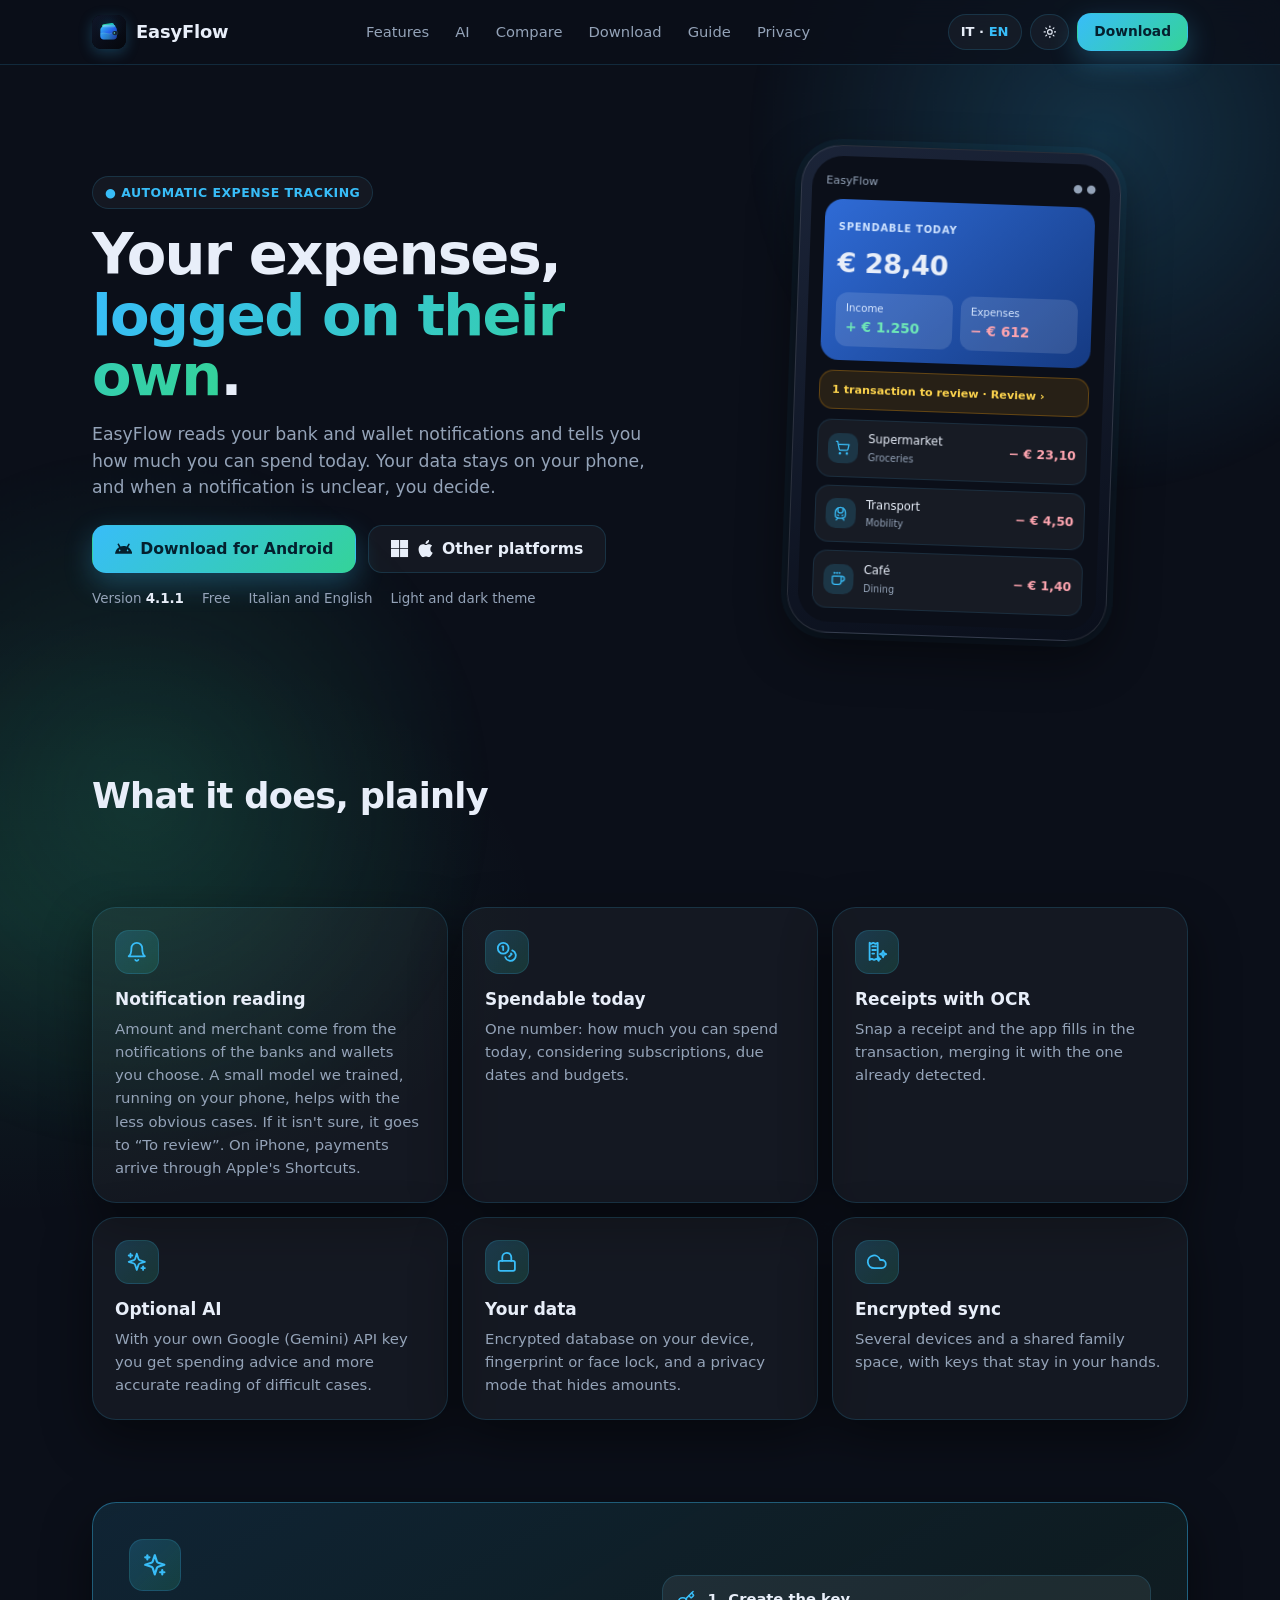
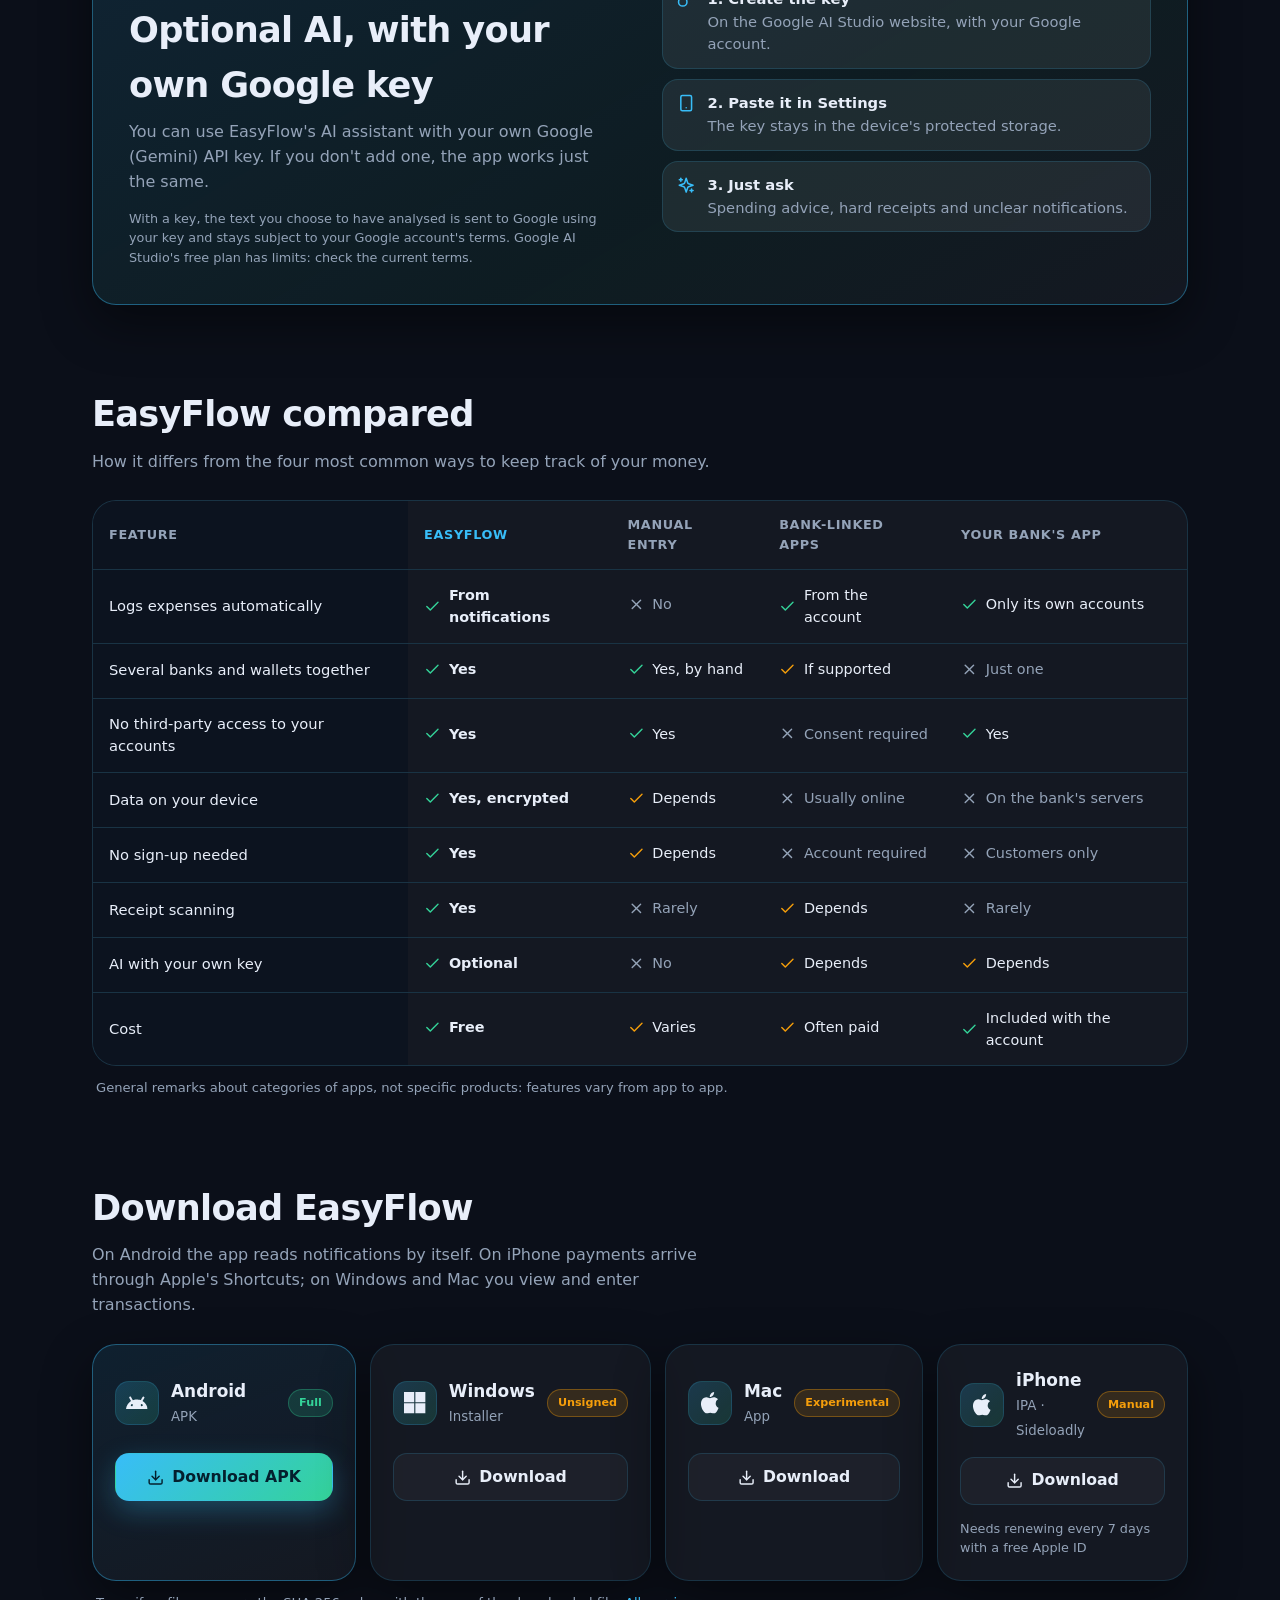
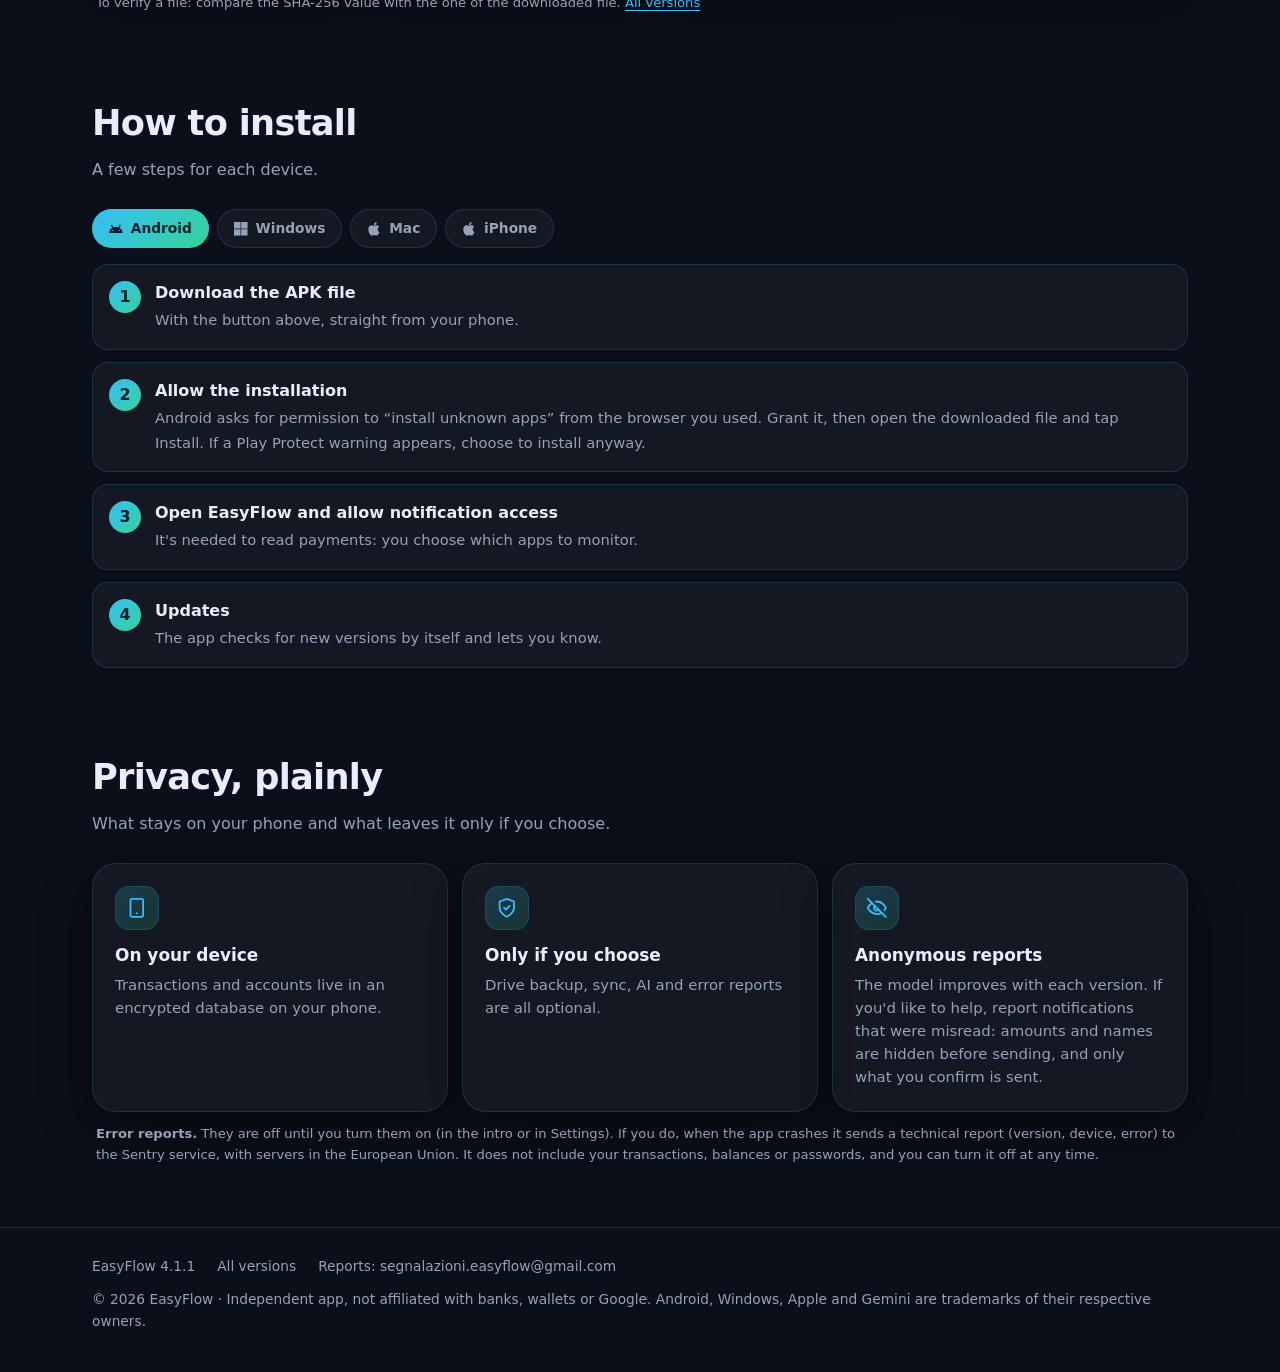
==== index.html @ 37341c1b "Sito EasyFlow" ====
<!doctype html>
<html lang="it">
<head>
<meta charset="utf-8">
<meta name="viewport" content="width=device-width, initial-scale=1">
<title data-i18n="meta.title">EasyFlow – Le tue spese, registrate da sole</title>
<meta name="description" content="EasyFlow legge le notifiche di banca e wallet, registra le spese e ti dice quanto puoi spendere oggi. Dati sul tuo telefono, app gratuita per Android, Windows, Mac e iPhone." data-i18n-content="meta.desc">
<meta name="theme-color" content="#0b0f19">
<meta property="og:type" content="website">
<meta property="og:title" content="EasyFlow – Le tue spese, registrate da sole" data-i18n-content="meta.title">
<meta property="og:description" content="EasyFlow legge le notifiche di banca e wallet, registra le spese e ti dice quanto puoi spendere oggi. Dati sul tuo telefono, app gratuita per Android, Windows, Mac e iPhone." data-i18n-content="meta.desc">
<link rel="icon" type="image/svg+xml" href="assets/icon.svg">
<link rel="icon" type="image/png" sizes="512x512" href="assets/icon-512.png">
<link rel="apple-touch-icon" href="assets/icon-180.png">
<link rel="stylesheet" href="styles.css">
<script>
/* Tema e lingua si applicano subito, prima del disegno della pagina, per evitare lampi */
(function () {
  try {
    var t = localStorage.getItem('ef-theme');
    if (t === 'light' || t === 'dark') document.documentElement.setAttribute('data-theme', t);
    document.documentElement.classList.add('js');
  } catch (e) {}
})();
</script>
</head>
<body>
<svg width="0" height="0" style="position:absolute" aria-hidden="true" focusable="false"><defs><symbol id="ic-bell" viewBox="0 0 24 24" fill="none" stroke="currentColor" stroke-width="2" stroke-linecap="round" stroke-linejoin="round"><path d="M6 8a6 6 0 0 1 12 0c0 7 3 9 3 9H3s3-2 3-9" /> <path d="M10.3 21a1.94 1.94 0 0 0 3.4 0" /></symbol><symbol id="ic-coins" viewBox="0 0 24 24" fill="none" stroke="currentColor" stroke-width="2" stroke-linecap="round" stroke-linejoin="round"><circle cx="8" cy="8" r="6" /> <path d="M18.09 10.37A6 6 0 1 1 10.34 18" /> <path d="M7 6h1v4" /> <path d="m16.71 13.88.7.71-2.82 2.82" /></symbol><symbol id="ic-receipt" viewBox="0 0 24 24" fill="none" stroke="currentColor" stroke-width="2" stroke-linecap="round" stroke-linejoin="round"><path d="M4 2v19l2.5-1.2L9 21l2.5-1.2 1.5.7V2l-2.5 1.2L8 2 5.5 3.2 4 2Z" /> <path d="M7 6h4" /> <path d="M7 10h4" /> <path d="M7 14h2" /> <path d="m19 11 1 2.5 2.5 1-2.5 1-1 2.5-1-2.5-2.5-1 2.5-1 1-2.5Z" fill="currentColor" fill-opacity="0.28" /> <path d="m14 18 .6 1.4 1.4.6-1.4.6-.6 1.4-.6-1.4-1.4-.6 1.4-.6.6-1.4Z" fill="currentColor" fill-opacity="0.28" /></symbol><symbol id="ic-lock" viewBox="0 0 24 24" fill="none" stroke="currentColor" stroke-width="2" stroke-linecap="round" stroke-linejoin="round"><rect x="3" y="11" width="18" height="11" rx="2" ry="2" /> <path d="M7 11V7a5 5 0 0 1 10 0v4" /></symbol><symbol id="ic-cloud" viewBox="0 0 24 24" fill="none" stroke="currentColor" stroke-width="2" stroke-linecap="round" stroke-linejoin="round"><path d="M17.5 19H9a7 7 0 1 1 6.71-9h1.79a4.5 4.5 0 1 1 0 9Z" /></symbol><symbol id="ic-sparkles" viewBox="0 0 24 24" fill="none" stroke="currentColor" stroke-width="2" stroke-linecap="round" stroke-linejoin="round"><path d="m12 3-1.912 5.813a2 2 0 0 1-1.275 1.275L3 12l5.813 1.912a2 2 0 0 1 1.275 1.275L12 21l1.912-5.813a2 2 0 0 1 1.275-1.275L21 12l-5.813-1.912a2 2 0 0 1-1.275-1.275L12 3Z" /> <path d="M5 3v4" /> <path d="M19 17v4" /> <path d="M3 5h4" /> <path d="M17 19h4" /></symbol><symbol id="ic-key" viewBox="0 0 24 24" fill="none" stroke="currentColor" stroke-width="2" stroke-linecap="round" stroke-linejoin="round"><path d="m15.5 7.5 2.3 2.3a1 1 0 0 0 1.4 0l2.1-2.1a1 1 0 0 0 0-1.4L19 4" /> <path d="m21 2-9.6 9.6" /> <circle cx="7.5" cy="15.5" r="5.5" /></symbol><symbol id="ic-phone" viewBox="0 0 24 24" fill="none" stroke="currentColor" stroke-width="2" stroke-linecap="round" stroke-linejoin="round"><rect width="14" height="20" x="5" y="2" rx="2" ry="2" /> <path d="M12 18h.01" /></symbol><symbol id="ic-shield" viewBox="0 0 24 24" fill="none" stroke="currentColor" stroke-width="2" stroke-linecap="round" stroke-linejoin="round"><path d="M12 22s8-4 8-10V5l-8-3-8 3v7c0 6 8 10 8 10z" /> <polyline points="9 12 11 14 15 10" /></symbol><symbol id="ic-eyeoff" viewBox="0 0 24 24" fill="none" stroke="currentColor" stroke-width="2" stroke-linecap="round" stroke-linejoin="round"><path d="M9.88 9.88a3 3 0 1 0 4.24 4.24" /> <path d="M10.73 5.08A10.43 10.43 0 0 1 12 5c7 0 10 7 10 7a13.16 13.16 0 0 1-1.67 2.68" /> <path d="M6.61 6.61A13.526 13.526 0 0 0 2 12s3 7 10 7a9.74 9.74 0 0 0 5.39-1.61" /> <line x1="2" y1="2" x2="22" y2="22" /></symbol><symbol id="ic-download" viewBox="0 0 24 24" fill="none" stroke="currentColor" stroke-width="2" stroke-linecap="round" stroke-linejoin="round"><path d="M21 15v4a2 2 0 0 1-2 2H5a2 2 0 0 1-2-2v-4" /> <polyline points="7 10 12 15 17 10" /> <line x1="12" y1="15" x2="12" y2="3" /></symbol><symbol id="ic-sun" viewBox="0 0 24 24" fill="none" stroke="currentColor" stroke-width="2" stroke-linecap="round" stroke-linejoin="round"><circle cx="12" cy="12" r="4" /> <path d="M12 2v2" /> <path d="M12 20v2" /> <path d="m4.93 4.93 1.41 1.41" /> <path d="m17.66 17.66 1.41 1.41" /> <path d="M2 12h2" /> <path d="M20 12h2" /> <path d="m6.34 17.66-1.41 1.41" /> <path d="m19.07 4.93-1.41 1.41" /></symbol><symbol id="ic-check" viewBox="0 0 24 24" fill="none" stroke="currentColor" stroke-width="2" stroke-linecap="round" stroke-linejoin="round"><polyline points="20 6 9 17 4 12" /></symbol><symbol id="ic-close" viewBox="0 0 24 24" fill="none" stroke="currentColor" stroke-width="2" stroke-linecap="round" stroke-linejoin="round"><line x1="18" y1="6" x2="6" y2="18"></line> <line x1="6" y1="6" x2="18" y2="18"></line></symbol><symbol id="ic-moon" viewBox="0 0 24 24" fill="none" stroke="currentColor" stroke-width="2" stroke-linecap="round" stroke-linejoin="round"><path d="M12 3a6 6 0 0 0 9 9 9 9 0 1 1-9-9Z" /></symbol><symbol id="ic-fingerprint" viewBox="0 0 24 24" fill="none" stroke="currentColor" stroke-width="2" stroke-linecap="round" stroke-linejoin="round"><path d="M12 10a2 2 0 0 0-2 2c0 1.02-.1 2.51-.26 4" /> <path d="M14 13.12c0 2.38 0 6.38-1 8.88" /> <path d="M17.29 21.02c.12-.6.43-2.3.5-3.02" /> <path d="M2 12a10 10 0 0 1 18-6" /> <path d="M2 16h.01" /> <path d="M21.8 16c.2-2 .131-5.354 0-6" /> <path d="M5 19.5C5.5 18 6 15 6 12a6 6 0 0 1 .34-2" /> <path d="M8.65 22c.21-.66.45-1.32.57-2" /> <path d="M9 6.8a6 6 0 0 1 9 5.2v2" /></symbol><symbol id="ic-cart" viewBox="0 0 24 24" fill="none" stroke="currentColor" stroke-width="2" stroke-linecap="round" stroke-linejoin="round"><circle cx="8" cy="21" r="1"/><circle cx="19" cy="21" r="1"/><path d="M2.05 2.05h2l2.66 12.42a2 2 0 0 0 2 1.58h9.78a2 2 0 0 0 1.95-1.57l1.65-7.43H5.12"/></symbol><symbol id="ic-train" viewBox="0 0 24 24" fill="none" stroke="currentColor" stroke-width="2" stroke-linecap="round" stroke-linejoin="round"><path d="M8 3.1V7a4 4 0 0 0 8 0V3.1"/><path d="m9 15-1-1"/><path d="m15 15 1-1"/><path d="M9 19c-2.8 0-5-2.2-5-5v-4a8 8 0 0 1 16 0v4c0 2.8-2.2 5-5 5Z"/><path d="m8 19-2 3"/><path d="m16 19 2 3"/></symbol><symbol id="ic-coffee" viewBox="0 0 24 24" fill="none" stroke="currentColor" stroke-width="2" stroke-linecap="round" stroke-linejoin="round"><path d="M10 2v2"/><path d="M14 2v2"/><path d="M6 2v2"/><path d="M16 8a1 1 0 0 1 1 1v8a4 4 0 0 1-4 4H7a4 4 0 0 1-4-4V9a1 1 0 0 1 1-1h14a4 4 0 1 1 0 8h-1"/></symbol><symbol id="ic-apple" viewBox="0 0 24 24" fill="currentColor"><path d="M12.152 6.896c-.948 0-2.415-1.078-3.96-1.04-2.04.027-3.91 1.183-4.961 3.014-2.117 3.675-.546 9.103 1.519 12.09 1.013 1.454 2.208 3.09 3.792 3.039 1.52-.065 2.09-.987 3.935-.987 1.831 0 2.35.987 3.96.948 1.637-.026 2.676-1.48 3.676-2.948 1.156-1.688 1.636-3.325 1.662-3.415-.039-.013-3.182-1.221-3.22-4.857-.026-3.04 2.48-4.494 2.597-4.559-1.429-2.09-3.623-2.324-4.39-2.376-2-.156-3.675 1.09-4.61 1.09zM15.53 3.83c.843-1.012 1.4-2.427 1.245-3.83-1.207.052-2.662.805-3.532 1.818-.78.896-1.454 2.338-1.273 3.714 1.338.104 2.715-.688 3.559-1.701"/></symbol><symbol id="ic-android" viewBox="0 0 24 24" fill="currentColor"><path d="M18.4395 5.5586c-.675 1.1664-1.352 2.3318-2.0274 3.498-.0366-.0155-.0742-.0286-.1113-.043-1.8249-.6957-3.484-.8-4.42-.787-1.8551.0185-3.3544.4643-4.2597.8203-.084-.1494-1.7526-3.021-2.0215-3.4864a1.1451 1.1451 0 0 0-.1406-.1914c-.3312-.364-.9054-.4859-1.379-.203-.475.282-.7136.9361-.3886 1.5019 1.9466 3.3696-.0966-.2158 1.9473 3.3593.0172.031-.4946.2642-1.3926 1.0177C2.8987 12.176.452 14.772 0 18.9902h24c-.119-1.1108-.3686-2.099-.7461-3.0683-.7438-1.9118-1.8435-3.2928-2.7402-4.1836a12.1048 12.1048 0 0 0-2.1309-1.6875c.6594-1.122 1.312-2.2559 1.9649-3.3848.2077-.3615.1886-.7956-.0079-1.1191a1.1001 1.1001 0 0 0-.8515-.5332c-.5225-.0536-.9392.3128-1.0488.5449zm-.0391 8.461c.3944.5926.324 1.3306-.1563 1.6503-.4799.3197-1.188.0985-1.582-.4941-.3944-.5927-.324-1.3307.1563-1.6504.4727-.315 1.1812-.1086 1.582.4941zM7.207 13.5273c.4803.3197.5506 1.0577.1563 1.6504-.394.5926-1.1038.8138-1.584.4941-.48-.3197-.5503-1.0577-.1563-1.6504.4008-.6021 1.1087-.8106 1.584-.4941z"/></symbol><symbol id="ic-windows11" viewBox="0 0 24 24" fill="currentColor"><path d="M0,0H11.377V11.372H0ZM12.623,0H24V11.372H12.623ZM0,12.623H11.377V24H0Zm12.623,0H24V24H12.623"/></symbol></defs></svg>
<div class="orb o1" aria-hidden="true"></div><div class="orb o2" aria-hidden="true"></div>
<div class="progress" id="progress" aria-hidden="true"></div>
<a class="skip" href="#main" data-i18n="skip">Vai al contenuto</a>

<header class="nav">
  <div class="wrap">
    <a class="brand" href="#top"><img src="assets/icon.svg" alt="" width="34" height="34">EasyFlow</a>
    <nav class="links" data-i18n-aria="nav.sections" aria-label="Sezioni">
      <a href="#funzioni" data-i18n="nav.features">Funzioni</a><a href="#ai" data-i18n="nav.ai">AI</a><a href="#confronto" data-i18n="nav.compare">Confronto</a><a href="#download" data-i18n="nav.download">Download</a><a href="#guida" data-i18n="nav.guide">Guida</a><a href="#privacy" data-i18n="nav.privacy">Privacy</a>
    </nav>
    <div class="nav-tools">
      <button type="button" class="chip" id="lang-btn" data-i18n-aria="nav.lang" aria-label="Cambia lingua"><span id="lang-label">IT · EN</span></button>
      <button type="button" class="chip" id="theme-btn" data-i18n-aria="nav.theme" aria-label="Cambia tema"><svg class="ic" aria-hidden="true"><use href="#ic-moon"/></svg></button>
      <a class="btn btn-primary" href="#download" data-i18n="nav.get">Scarica</a>
    </div>
  </div>
</header>

<main id="main">
<div class="wrap" id="top">

  <div class="hero">
    <div>
      <span class="eyebrow" data-i18n="hero.eyebrow">● Spese in automatico</span>
      <h1 data-i18n-html="hero.h1">Le tue spese, <em>registrate da sole</em>.</h1>
      <p class="lead" data-i18n="hero.lead">EasyFlow legge le notifiche della tua banca e del tuo wallet e ti dice quanto puoi spendere oggi. I dati restano sul tuo telefono, e quando una notifica non è chiara decidi tu.</p>
      <div class="cta">
        <a class="btn btn-primary" id="hero-android" href="https://github.com/Gabbo88/easyflow-releases/releases/latest"><svg class="ic" aria-hidden="true"><use href="#ic-android"/></svg> <span data-i18n="hero.android">Scarica per Android</span></a>
        <a class="btn btn-ghost" href="#download"><svg class="ic" aria-hidden="true"><use href="#ic-windows11"/></svg> <svg class="ic" aria-hidden="true"><use href="#ic-apple"/></svg> <span data-i18n="hero.others">Altre piattaforme</span></a>
      </div>
      <div class="meta"><span><span data-i18n="hero.version">Versione</span> <b id="hero-version">4.1.1</b></span><span data-i18n="hero.free">Gratis</span><span data-i18n="hero.langs">Italiano e inglese</span><span data-i18n="hero.themes">Tema chiaro e scuro</span></div>
    </div>
    <div class="stage">
      <div class="phone" aria-hidden="true">
        <div class="screen">
          <div class="s-notif" aria-hidden="true"><svg class="ic"><use href="#ic-bell"/></svg><div><b data-i18n="phone.notif.t">Nuovo movimento rilevato</b><small data-i18n="phone.notif.d">Supermercato · € 23,10</small></div></div>
          <div class="s-top"><span>EasyFlow</span><span>● ●</span></div>
          <div class="s-card">
            <small data-i18n="phone.spendable">Spendibile oggi</small>
            <strong id="count-up" data-value="28.40">€ 28,40</strong>
            <div class="s-row">
              <div class="s-pill up"><span data-i18n="phone.income">Entrate</span><b>+ € 1.250</b></div>
              <div class="s-pill down"><span data-i18n="phone.expenses">Uscite</span><b>− € 612</b></div>
            </div>
          </div>
          <div class="s-review" data-i18n="phone.review">1 movimento da rivedere · Rivedi ›</div>
          <div class="s-list">
            <div class="s-item new"><div class="s-ico"><svg class="ic"><use href="#ic-cart"/></svg></div><span><span data-i18n="phone.groceries">Supermercato</span><br><small class="s-sub" data-i18n="phone.groceries.cat">Spesa</small></span><b>− € 23,10</b></div>
            <div class="s-item"><div class="s-ico"><svg class="ic"><use href="#ic-train"/></svg></div><span><span data-i18n="phone.transport">Trasporti</span><br><small class="s-sub" data-i18n="phone.transport.cat">Mobilità</small></span><b>− € 4,50</b></div>
            <div class="s-item"><div class="s-ico"><svg class="ic"><use href="#ic-coffee"/></svg></div><span><span data-i18n="phone.bar">Bar</span><br><small class="s-sub" data-i18n="phone.bar.cat">Ristoranti</small></span><b>− € 1,40</b></div>
          </div>
        </div>
      </div>
    </div>
  </div>

  <section id="funzioni">
    <h2 data-i18n="feat.h2">Quello che fa, senza giri di parole</h2>
    <p class="sub" data-i18n="feat.sub">Funzioni pensate per chi vuole tenere sotto controllo le spese senza inserire tutto a mano.</p>
    <div class="grid two three">
      <div class="card"><div class="ico"><svg class="ic" aria-hidden="true"><use href="#ic-bell"/></svg></div><h3 data-i18n="feat.notif.t">Lettura delle notifiche</h3><p data-i18n="feat.notif.d">Importo ed esercente arrivano dalle notifiche di banche e wallet che scegli tu. Un piccolo modello addestrato da noi, che gira sul telefono, aiuta a riconoscere i casi meno chiari. Se non è sicuro, finisce in “Da rivedere”. Su iPhone i pagamenti arrivano dai Comandi Rapidi di Apple.</p></div>
      <div class="card"><div class="ico"><svg class="ic" aria-hidden="true"><use href="#ic-coins"/></svg></div><h3 data-i18n="feat.spend.t">Spendibile oggi</h3><p data-i18n="feat.spend.d">Una cifra sola: quanto puoi spendere oggi tenendo conto di abbonamenti, scadenze e budget.</p></div>
      <div class="card"><div class="ico"><svg class="ic" aria-hidden="true"><use href="#ic-receipt"/></svg></div><h3 data-i18n="feat.ocr.t">Scontrini con OCR</h3><p data-i18n="feat.ocr.d">Fotografi lo scontrino e l'app compila il movimento, unendolo a quello già rilevato.</p></div>
      <div class="card"><div class="ico"><svg class="ic" aria-hidden="true"><use href="#ic-sparkles"/></svg></div><h3 data-i18n="feat.ai.t">AI facoltativa</h3><p data-i18n="feat.ai.d">Con la tua chiave API di Google (Gemini) ottieni consigli sulle spese e una lettura più precisa dei casi difficili.</p></div>
      <div class="card"><div class="ico"><svg class="ic" aria-hidden="true"><use href="#ic-lock"/></svg></div><h3 data-i18n="feat.data.t">Dati tuoi</h3><p data-i18n="feat.data.d">Database cifrato sul dispositivo, blocco con impronta o volto, modalità privacy che nasconde gli importi.</p></div>
      <div class="card"><div class="ico"><svg class="ic" aria-hidden="true"><use href="#ic-cloud"/></svg></div><h3 data-i18n="feat.sync.t">Sincronizzazione cifrata</h3><p data-i18n="feat.sync.d">Più dispositivi e spazio condiviso in famiglia, con chiavi che restano nelle tue mani.</p></div>
    </div>
  </section>

  <section id="ai">
    <div class="ai">
      <div>
        <div class="ico"><svg class="ic" aria-hidden="true"><use href="#ic-sparkles"/></svg></div>
        <h2 data-i18n="ai.h2">AI facoltativa, con la tua chiave Google</h2>
        <p class="sub" style="margin-bottom:0" data-i18n="ai.lead">Puoi usare l'assistente AI di EasyFlow con una tua chiave API di Google (Gemini). Se non la inserisci, l'app funziona lo stesso.</p>
        <p class="fine" data-i18n="ai.fine">Con la chiave, i testi che scegli di far analizzare vanno a Google con la tua chiave e restano soggetti alle condizioni del tuo account Google. Il piano gratuito di Google AI Studio ha dei limiti: controlla le condizioni attuali.</p>
      </div>
      <div class="ai-steps">
        <div class="ai-step"><svg class="ic" aria-hidden="true"><use href="#ic-key"/></svg><div><b data-i18n="ai.s1.t">1. Crea la chiave</b><span data-i18n="ai.s1.d">Nel sito di Google AI Studio, con il tuo account Google.</span></div></div>
        <div class="ai-step"><svg class="ic" aria-hidden="true"><use href="#ic-phone"/></svg><div><b data-i18n="ai.s2.t">2. Incollala nelle Impostazioni</b><span data-i18n="ai.s2.d">La chiave resta nell'archivio protetto del dispositivo.</span></div></div>
        <div class="ai-step"><svg class="ic" aria-hidden="true"><use href="#ic-sparkles"/></svg><div><b data-i18n="ai.s3.t">3. Chiedi, e basta</b><span data-i18n="ai.s3.d">Consigli sulle spese, scontrini difficili e notifiche poco chiare.</span></div></div>
      </div>
    </div>
  </section>

  <section id="confronto">
    <h2 data-i18n="cmp.h2">EasyFlow in confronto</h2>
    <p class="sub" data-i18n="cmp.sub">Come si differenzia dalle quattro strade più comuni per tenere i conti sotto controllo.</p>
    <div class="table-wrap" tabindex="0">
      <table>
        <thead><tr><th data-i18n="cmp.col.feature">Funzione</th><th class="us" data-i18n="cmp.col.us">EasyFlow</th><th data-i18n="cmp.col.manual">Inserimento manuale</th><th data-i18n="cmp.col.linked">App collegate alla banca</th><th data-i18n="cmp.col.bank">App della tua banca</th></tr></thead>
        <tbody>
          <tr><td data-i18n="cmp.r1">Registra le spese da solo</td><td class="us yes"><span class="cell"><svg class="ic" aria-hidden="true"><use href="#ic-check"/></svg> <span data-i18n="cmp.r1.us">Dalle notifiche</span></span></td><td class="no"><span class="cell"><svg class="ic" aria-hidden="true"><use href="#ic-close"/></svg> <span data-i18n="cmp.r1.manual">No</span></span></td><td class="yes"><span class="cell"><svg class="ic" aria-hidden="true"><use href="#ic-check"/></svg> <span data-i18n="cmp.r1.linked">Dal conto</span></span></td><td class="yes"><span class="cell"><svg class="ic" aria-hidden="true"><use href="#ic-check"/></svg> <span data-i18n="cmp.r1.bank">Solo i suoi conti</span></span></td></tr>
          <tr><td data-i18n="cmp.r2">Più banche e wallet insieme</td><td class="us yes"><span class="cell"><svg class="ic" aria-hidden="true"><use href="#ic-check"/></svg> <span data-i18n="cmp.r2.us">Sì</span></span></td><td class="yes"><span class="cell"><svg class="ic" aria-hidden="true"><use href="#ic-check"/></svg> <span data-i18n="cmp.r2.manual">Sì, a mano</span></span></td><td class="mid"><span class="cell"><svg class="ic" aria-hidden="true"><use href="#ic-check"/></svg> <span data-i18n="cmp.r2.linked">Se supportate</span></span></td><td class="no"><span class="cell"><svg class="ic" aria-hidden="true"><use href="#ic-close"/></svg> <span data-i18n="cmp.r2.bank">Solo una</span></span></td></tr>
          <tr><td data-i18n="cmp.r3">Non serve dare accesso ai conti a terzi</td><td class="us yes"><span class="cell"><svg class="ic" aria-hidden="true"><use href="#ic-check"/></svg> <span data-i18n="cmp.r3.us">Sì</span></span></td><td class="yes"><span class="cell"><svg class="ic" aria-hidden="true"><use href="#ic-check"/></svg> <span data-i18n="cmp.r3.manual">Sì</span></span></td><td class="no"><span class="cell"><svg class="ic" aria-hidden="true"><use href="#ic-close"/></svg> <span data-i18n="cmp.r3.linked">Serve il consenso</span></span></td><td class="yes"><span class="cell"><svg class="ic" aria-hidden="true"><use href="#ic-check"/></svg> <span data-i18n="cmp.r3.bank">Sì</span></span></td></tr>
          <tr><td data-i18n="cmp.r4">Dati sul tuo dispositivo</td><td class="us yes"><span class="cell"><svg class="ic" aria-hidden="true"><use href="#ic-check"/></svg> <span data-i18n="cmp.r4.us">Sì, cifrati</span></span></td><td class="mid"><span class="cell"><svg class="ic" aria-hidden="true"><use href="#ic-check"/></svg> <span data-i18n="cmp.r4.manual">Dipende</span></span></td><td class="no"><span class="cell"><svg class="ic" aria-hidden="true"><use href="#ic-close"/></svg> <span data-i18n="cmp.r4.linked">Di solito online</span></span></td><td class="no"><span class="cell"><svg class="ic" aria-hidden="true"><use href="#ic-close"/></svg> <span data-i18n="cmp.r4.bank">Sui server della banca</span></span></td></tr>
          <tr><td data-i18n="cmp.r5">Senza registrazione</td><td class="us yes"><span class="cell"><svg class="ic" aria-hidden="true"><use href="#ic-check"/></svg> <span data-i18n="cmp.r5.us">Sì</span></span></td><td class="mid"><span class="cell"><svg class="ic" aria-hidden="true"><use href="#ic-check"/></svg> <span data-i18n="cmp.r5.manual">Dipende</span></span></td><td class="no"><span class="cell"><svg class="ic" aria-hidden="true"><use href="#ic-close"/></svg> <span data-i18n="cmp.r5.linked">Account richiesto</span></span></td><td class="no"><span class="cell"><svg class="ic" aria-hidden="true"><use href="#ic-close"/></svg> <span data-i18n="cmp.r5.bank">Serve essere clienti</span></span></td></tr>
          <tr><td data-i18n="cmp.r6">Lettura degli scontrini</td><td class="us yes"><span class="cell"><svg class="ic" aria-hidden="true"><use href="#ic-check"/></svg> <span data-i18n="cmp.r6.us">Sì</span></span></td><td class="no"><span class="cell"><svg class="ic" aria-hidden="true"><use href="#ic-close"/></svg> <span data-i18n="cmp.r6.manual">Raramente</span></span></td><td class="mid"><span class="cell"><svg class="ic" aria-hidden="true"><use href="#ic-check"/></svg> <span data-i18n="cmp.r6.linked">Dipende</span></span></td><td class="no"><span class="cell"><svg class="ic" aria-hidden="true"><use href="#ic-close"/></svg> <span data-i18n="cmp.r6.bank">Raramente</span></span></td></tr>
          <tr><td data-i18n="cmp.r7">AI con la tua chiave</td><td class="us yes"><span class="cell"><svg class="ic" aria-hidden="true"><use href="#ic-check"/></svg> <span data-i18n="cmp.r7.us">Facoltativa</span></span></td><td class="no"><span class="cell"><svg class="ic" aria-hidden="true"><use href="#ic-close"/></svg> <span data-i18n="cmp.r7.manual">No</span></span></td><td class="mid"><span class="cell"><svg class="ic" aria-hidden="true"><use href="#ic-check"/></svg> <span data-i18n="cmp.r7.linked">Dipende</span></span></td><td class="mid"><span class="cell"><svg class="ic" aria-hidden="true"><use href="#ic-check"/></svg> <span data-i18n="cmp.r7.bank">Dipende</span></span></td></tr>
          <tr><td data-i18n="cmp.r8">Costo</td><td class="us yes"><span class="cell"><svg class="ic" aria-hidden="true"><use href="#ic-check"/></svg> <span data-i18n="cmp.r8.us">Gratis</span></span></td><td class="mid"><span class="cell"><svg class="ic" aria-hidden="true"><use href="#ic-check"/></svg> <span data-i18n="cmp.r8.manual">Varia</span></span></td><td class="mid"><span class="cell"><svg class="ic" aria-hidden="true"><use href="#ic-check"/></svg> <span data-i18n="cmp.r8.linked">Spesso a pagamento</span></span></td><td class="yes"><span class="cell"><svg class="ic" aria-hidden="true"><use href="#ic-check"/></svg> <span data-i18n="cmp.r8.bank">Incluso nel conto</span></span></td></tr>
        </tbody>
      </table>
    </div>
    <p class="note" data-i18n="cmp.note">Indicazioni generali sulle categorie di app, non su prodotti specifici: le funzioni cambiano da app ad app.</p>
  </section>

  <section id="download">
    <h2 data-i18n="dl.h2">Scarica EasyFlow</h2>
    <p class="sub" data-i18n="dl.sub">Su Android l'app legge le notifiche da sola. Su iPhone i pagamenti arrivano dai Comandi Rapidi di Apple; su Windows e Mac si consultano e si inseriscono i movimenti.</p>
    <div class="dl">
      <div class="card dl-card primary" data-platform="android">
        <div class="dl-head"><div class="ico logo"><svg class="ic" aria-hidden="true"><use href="#ic-android"/></svg></div><div><h3 style="margin:0" data-i18n="dl.android">Android</h3><small class="kind"><span data-i18n="dl.android.kind">APK</span><span class="size"></span></small></div><span class="badge" data-i18n="dl.badge.full">Completa</span></div>
        <a class="btn btn-primary dl-link" href="https://github.com/Gabbo88/easyflow-releases/releases/latest"><svg class="ic" aria-hidden="true"><use href="#ic-download"/></svg> <span data-i18n="dl.getapk">Scarica APK</span></a>
        <div class="sha"></div>
      </div>
      <div class="card dl-card" data-platform="windows">
        <div class="dl-head"><div class="ico logo"><svg class="ic" aria-hidden="true"><use href="#ic-windows11"/></svg></div><div><h3 style="margin:0" data-i18n="dl.windows">Windows</h3><small class="kind"><span data-i18n="dl.windows.kind">Installer</span><span class="size"></span></small></div><span class="badge warn" data-i18n="dl.badge.unsigned">Non firmata</span></div>
        <a class="btn btn-ghost dl-link" href="https://github.com/Gabbo88/easyflow-releases/releases/latest"><svg class="ic" aria-hidden="true"><use href="#ic-download"/></svg> <span data-i18n="dl.get">Scarica</span></a>
        <div class="sha"></div>
      </div>
      <div class="card dl-card" data-platform="mac">
        <div class="dl-head"><div class="ico logo"><svg class="ic" aria-hidden="true"><use href="#ic-apple"/></svg></div><div><h3 style="margin:0" data-i18n="dl.mac">Mac</h3><small class="kind"><span data-i18n="dl.mac.kind">App</span><span class="size"></span></small></div><span class="badge warn" data-i18n="dl.badge.exp">Sperimentale</span></div>
        <a class="btn btn-ghost dl-link" href="https://github.com/Gabbo88/easyflow-releases/releases/latest"><svg class="ic" aria-hidden="true"><use href="#ic-download"/></svg> <span data-i18n="dl.get">Scarica</span></a>
        <div class="sha"></div>
      </div>
      <div class="card dl-card" data-platform="ios">
        <div class="dl-head"><div class="ico logo"><svg class="ic" aria-hidden="true"><use href="#ic-apple"/></svg></div><div><h3 style="margin:0" data-i18n="dl.iphone">iPhone</h3><small class="kind"><span data-i18n="dl.iphone.kind">IPA · Sideloadly</span><span class="size"></span></small></div><span class="badge warn" data-i18n="dl.badge.manual">Manuale</span></div>
        <a class="btn btn-ghost dl-link" href="https://github.com/Gabbo88/easyflow-releases/releases/latest"><svg class="ic" aria-hidden="true"><use href="#ic-download"/></svg> <span data-i18n="dl.get">Scarica</span></a>
        <div class="sha plain" data-i18n="dl.renew">Da rinnovare ogni 7 giorni con un Apple ID gratuito</div>
      </div>
    </div>
    <p class="note"><span data-i18n="dl.verify">Per verificare il file: confronta il valore SHA-256 con quello del file scaricato.</span> <a class="text-link" id="all-releases" href="https://github.com/Gabbo88/easyflow-releases/releases" data-i18n="dl.allreleases">Tutte le versioni</a></p>
    <details class="notes" id="release-notes" hidden>
      <summary data-i18n="dl.notes">Novità di questa versione</summary>
      <div id="release-notes-body" class="md"></div>
    </details>
  </section>

  <section id="guida">
    <h2 data-i18n="gd.h2">Come si installa</h2>
    <p class="sub" data-i18n="gd.sub">Pochi passi per ogni dispositivo.</p>
    <div class="tabs" role="tablist" data-i18n-aria="gd.tabs" aria-label="Sistema operativo">
      <button type="button" class="tab on" role="tab" id="tab-android" aria-selected="true" aria-controls="panel-android" data-os="android"><svg class="ic" aria-hidden="true"><use href="#ic-android"/></svg> <span data-i18n="dl.android">Android</span></button>
      <button type="button" class="tab" role="tab" id="tab-windows" aria-selected="false" aria-controls="panel-windows" data-os="windows" tabindex="-1"><svg class="ic" aria-hidden="true"><use href="#ic-windows11"/></svg> <span data-i18n="dl.windows">Windows</span></button>
      <button type="button" class="tab" role="tab" id="tab-mac" aria-selected="false" aria-controls="panel-mac" data-os="mac" tabindex="-1"><svg class="ic" aria-hidden="true"><use href="#ic-apple"/></svg> <span data-i18n="dl.mac">Mac</span></button>
      <button type="button" class="tab" role="tab" id="tab-ios" aria-selected="false" aria-controls="panel-ios" data-os="ios" tabindex="-1"><svg class="ic" aria-hidden="true"><use href="#ic-apple"/></svg> <span data-i18n="dl.iphone">iPhone</span></button>
    </div>
    <div class="steps panel" role="tabpanel" id="panel-android" aria-labelledby="tab-android" data-os="android"><div class="step"><div><b data-i18n="gd.a1.t">Scarica il file APK</b><span data-i18n-html="gd.a1.d">Dal pulsante qui sopra, direttamente dal telefono.</span></div></div><div class="step"><div><b data-i18n="gd.a2.t">Consenti l'installazione</b><span data-i18n-html="gd.a2.d">Android chiede il permesso per “installare app sconosciute” dal browser che hai usato. Concedilo, poi apri il file scaricato e tocca Installa. Se compare un avviso di Play Protect, scegli di installare comunque.</span></div></div><div class="step"><div><b data-i18n="gd.a3.t">Apri EasyFlow e concedi l'accesso alle notifiche</b><span data-i18n-html="gd.a3.d">Serve per leggere i pagamenti: scegli tu quali app monitorare.</span></div></div><div class="step"><div><b data-i18n="gd.a4.t">Gli aggiornamenti</b><span data-i18n-html="gd.a4.d">L'app controlla da sola se c'è una versione nuova e te lo segnala.</span></div></div></div>
    <div class="steps panel" role="tabpanel" id="panel-windows" aria-labelledby="tab-windows" data-os="windows" hidden><div class="step"><div><b data-i18n="gd.w1.t">Scarica l'installer</b><span data-i18n-html="gd.w1.d">Un solo file, <code>EasyFlow-…-Windows-Setup.exe</code>, dal pulsante qui sopra. Contiene già tutto quello che serve: non devi installare altri programmi. Funziona su Windows 10 e 11 a 64 bit.</span></div></div><div class="step"><div><b data-i18n="gd.w2.t">Installa</b><span data-i18n-html="gd.w2.d">Apri il file e segui i passaggi: non servono permessi di amministratore. Se compare “Windows ha protetto il PC”, scegli “Ulteriori informazioni” e poi “Esegui comunque”: succede perché l'app non è ancora firmata.</span></div></div><div class="step"><div><b data-i18n="gd.w3.t">Apri EasyFlow</b><span data-i18n-html="gd.w3.d">La trovi nel menu Start, e sul desktop se hai scelto il collegamento. Per avere gli stessi movimenti del telefono attiva la sincronizzazione (Altro → Sincronizzazione e famiglia) oppure ripristina un backup.</span></div></div><div class="step"><div><b data-i18n="gd.w4.t">Cosa fa su Windows</b><span data-i18n-html="gd.w4.d">Consulti i movimenti, ne inserisci di nuovi e gestisci conti, obiettivi e patrimonio. La lettura automatica delle notifiche è solo su Android.</span></div></div><div class="step"><div><b data-i18n="gd.w5.t">Aggiornare o disinstallare</b><span data-i18n-html="gd.w5.d">Per aggiornare scarica la nuova versione e installala sopra quella vecchia: i tuoi dati restano. Per disinstallare: Impostazioni → App → EasyFlow.</span></div></div></div>
    <div class="steps panel" role="tabpanel" id="panel-mac" aria-labelledby="tab-mac" data-os="mac" hidden><div class="step"><div><b data-i18n="gd.m1.t">Scarica e sposta in Applicazioni</b><span data-i18n-html="gd.m1.d">Decomprimi il file scaricato e trascina l'app nella cartella Applicazioni.</span></div></div><div class="step"><div><b data-i18n="gd.m2.t">Primo avvio</b><span data-i18n-html="gd.m2.d">Se macOS blocca l'app perché non è notarizzata, fai clic destro sull'app → “Apri”, oppure vai in Impostazioni di Sistema → Privacy e sicurezza e scegli “Apri comunque”.</span></div></div><div class="step"><div><b data-i18n="gd.m3.t">Versione sperimentale</b><span data-i18n-html="gd.m3.d">Su Mac l'app serve a consultare e inserire i movimenti, come su Windows. Non è ancora stata provata come le altre.</span></div></div></div>
    <div class="steps panel" role="tabpanel" id="panel-ios" aria-labelledby="tab-ios" data-os="ios" hidden><div class="step"><div><b data-i18n="gd.i1.t">Prepara il computer</b><span data-i18n-html="gd.i1.d">Installa Sideloadly (sideloadly.io). Su Windows serve anche iTunes, nella versione scaricata dal sito di Apple.</span></div></div><div class="step"><div><b data-i18n="gd.i2.t">Collega l'iPhone e carica il file IPA</b><span data-i18n-html="gd.i2.d">Trascina il file .ipa in Sideloadly, inserisci un Apple ID (meglio uno creato solo per questo) e premi Start.</span></div></div><div class="step"><div><b data-i18n="gd.i3.t">Autorizza l'app sull'iPhone</b><span data-i18n-html="gd.i3.d">Impostazioni → Generali → VPN e gestione dispositivo: tocca il tuo Apple ID e scegli “Autorizza”. Su iOS 16 e successivi attiva anche Impostazioni → Privacy e sicurezza → Modalità sviluppatore.</span></div></div><div class="step"><div><b data-i18n="gd.i4.t">Registra i pagamenti con i Comandi Rapidi</b><span data-i18n-html="gd.i4.d">Su iPhone le notifiche delle altre app non si leggono direttamente: i pagamenti si passano a EasyFlow con l'app Comandi Rapidi di Apple. In EasyFlow, Altro → App monitorate, apri la guida per iPhone. In breve, crei un'automazione (per esempio su un pagamento con Apple Pay o su un SMS della banca) che apre EasyFlow con un link come <code>easyflow://pay?app=Satispay&amp;amount=5.00&amp;merchant=Bar</code> e il movimento viene registrato. Le automazioni disponibili dipendono dalla versione di iOS.</span></div></div><div class="step"><div><b data-i18n="gd.i5.t">Rinnovo ogni 7 giorni</b><span data-i18n-html="gd.i5.d">Con un Apple ID gratuito l'app scade dopo 7 giorni: riapri Sideloadly e reinstalla.</span></div></div></div>
  </section>

  <section id="privacy">
    <h2 data-i18n="pv.h2">Privacy, in chiaro</h2>
    <p class="sub" data-i18n="pv.sub">Quello che resta sul telefono e quello che esce solo se lo scegli tu.</p>
    <div class="privacy">
      <div class="card"><div class="ico"><svg class="ic" aria-hidden="true"><use href="#ic-phone"/></svg></div><h3 data-i18n="pv.dev.t">Sul dispositivo</h3><p data-i18n="pv.dev.d">Movimenti e conti stanno in un database cifrato sul tuo telefono.</p></div>
      <div class="card"><div class="ico"><svg class="ic" aria-hidden="true"><use href="#ic-shield"/></svg></div><h3 data-i18n="pv.opt.t">Solo se scegli</h3><p data-i18n="pv.opt.d">Backup su Drive, sincronizzazione, AI e rapporti di errore sono facoltativi.</p></div>
      <div class="card"><div class="ico"><svg class="ic" aria-hidden="true"><use href="#ic-eyeoff"/></svg></div><h3 data-i18n="pv.rep.t">Segnalazioni anonime</h3><p data-i18n="pv.rep.d">Il modello migliora di versione in versione. Se vuoi aiutarci, segnala le notifiche lette male: importi e nomi vengono nascosti prima dell'invio, e parte solo ciò che confermi tu.</p></div>
    </div>
    <p class="note" data-i18n-html="pv.errors"><b>Rapporti di errore.</b> Sono spenti finché non li attivi (nell'introduzione o in Impostazioni). Se li attivi, quando l'app si blocca invia un rapporto tecnico (versione, dispositivo, errore) al servizio Sentry, con server nell'Unione Europea. Non include i tuoi movimenti, i saldi o le password, e puoi disattivarli in qualsiasi momento.</p>
    
  </section>

</div>
</main>

<footer>
  <div class="wrap">
    <div class="row"><span><span data-i18n="ft.version">EasyFlow</span> <span id="ft-version">4.1.1</span></span><a href="https://github.com/Gabbo88/easyflow-releases/releases" data-i18n="ft.releases">Tutte le versioni</a><a href="mailto:segnalazioni.easyflow@gmail.com" data-i18n="ft.report">Segnalazioni: segnalazioni.easyflow@gmail.com</a></div>
    <div data-i18n="ft.legal">© 2026 EasyFlow · App indipendente, non affiliata a banche, wallet o a Google. Android, Windows, Apple e Gemini sono marchi dei rispettivi proprietari.</div>
  </div>
</footer>

<script src="app.js"></script>
</body>
</html>
---- styles.css ----
:root {
  --bg: #0b0f19;
  --bg-2: #0f1626;
  --surface: rgba(255, 255, 255, 0.04);
  --surface-strong: rgba(255, 255, 255, 0.07);
  --border: rgba(56, 189, 248, 0.16);
  --text: #e8eef9;
  --muted: #94a3b8;
  --accent: #38bdf8;
  --accent-2: #34d399;
  --accent-ink: #04202e;
  --shadow: 0 18px 50px rgba(0, 0, 0, 0.45);
  --radius: 24px;
  --radius-sm: 16px;
  --gutter: 20px;
}
:root[data-theme="light"] {
  --bg: #f4f8fd;
  --bg-2: #e9f1fa;
  --surface: rgba(255, 255, 255, 0.78);
  --surface-strong: #ffffff;
  --border: rgba(2, 132, 199, 0.22);
  --text: #0f172a;
  --muted: #475569;
  --accent: #0284c7;
  --accent-2: #059669;
  --accent-ink: #ffffff;
  --shadow: 0 14px 40px rgba(15, 23, 42, 0.12);
}
* { box-sizing: border-box; }
html { scroll-behavior: smooth; }
body {
  margin: 0;
  background: radial-gradient(1100px 600px at 80% -10%, rgba(56, 189, 248, 0.16), transparent 60%),
              radial-gradient(900px 500px at 0% 20%, rgba(52, 211, 153, 0.10), transparent 60%),
              var(--bg);
  color: var(--text);
  font-family: Roboto, "Segoe UI", system-ui, -apple-system, sans-serif;
  line-height: 1.55;
  -webkit-font-smoothing: antialiased;
}
:root[data-theme="light"] body {
  background: radial-gradient(1100px 600px at 80% -10%, rgba(2, 132, 199, 0.12), transparent 60%),
              radial-gradient(900px 500px at 0% 20%, rgba(5, 150, 105, 0.08), transparent 60%),
              var(--bg);
}
a { color: inherit; text-decoration: none; }
.wrap { width: 100%; max-width: 1160px; margin: 0 auto; padding: 0 var(--gutter); }

/* NAV */
.nav { position: sticky; top: 0; z-index: 10; backdrop-filter: blur(14px); background: color-mix(in srgb, var(--bg) 78%, transparent); border-bottom: 1px solid var(--border); }
.nav .wrap { display: flex; align-items: center; justify-content: space-between; height: 64px; gap: 12px; }
.brand { display: flex; align-items: center; gap: 10px; font-weight: 800; font-size: 1.12rem; letter-spacing: -0.01em; }
.brand img { width: 34px; height: 34px; border-radius: 10px; background: #0f172a; border: 1px solid var(--border); }
.links { display: none; gap: 26px; font-size: 0.92rem; color: var(--muted); font-weight: 500; }
.links a:hover { color: var(--text); }
.nav-tools { display: flex; align-items: center; gap: 8px; }
.chip { height: 36px; padding: 0 12px; border-radius: 999px; border: 1px solid var(--border); background: var(--surface); color: var(--text); font-weight: 600; font-size: 0.82rem; display: inline-flex; align-items: center; gap: 6px; }
.btn { display: inline-flex; align-items: center; justify-content: center; gap: 8px; height: 48px; padding: 0 22px; border-radius: 14px; font-weight: 700; font-size: 0.98rem; border: 1px solid transparent; cursor: pointer; }
.btn-primary { background: linear-gradient(135deg, var(--accent), var(--accent-2)); color: var(--accent-ink); box-shadow: 0 10px 28px rgba(56, 189, 248, 0.28); }
.btn-ghost { background: var(--surface); border-color: var(--border); color: var(--text); }
.nav .btn { height: 38px; padding: 0 16px; font-size: 0.86rem; display: none; }

/* HERO */
.hero { padding: 44px 0 28px; display: grid; gap: 36px; align-items: center; }
.eyebrow { display: inline-flex; align-items: center; gap: 8px; padding: 6px 12px; border-radius: 999px; border: 1px solid var(--border); background: var(--surface); color: var(--accent); font-weight: 700; font-size: 0.78rem; letter-spacing: 0.04em; text-transform: uppercase; }
h1 { font-size: clamp(2.1rem, 7vw, 3.6rem); line-height: 1.05; letter-spacing: -0.03em; margin: 16px 0 14px; font-weight: 800; }
h1 em { font-style: normal; background: linear-gradient(120deg, var(--accent), var(--accent-2)); -webkit-background-clip: text; background-clip: text; color: transparent; }
.lead { color: var(--muted); font-size: 1.08rem; max-width: 560px; margin: 0 0 24px; }
.cta { display: flex; flex-wrap: wrap; gap: 12px; }
.meta { margin-top: 16px; color: var(--muted); font-size: 0.84rem; display: flex; flex-wrap: wrap; gap: 6px 18px; }
.meta b { color: var(--text); font-weight: 700; }

/* PHONE */
.stage { display: flex; justify-content: center; }
.phone { width: 270px; border-radius: 40px; padding: 10px; background: linear-gradient(160deg, #1b2438, #0a0f1b); border: 1px solid rgba(255,255,255,0.12); box-shadow: var(--shadow), 0 0 0 6px rgba(56,189,248,0.05); }
.screen { border-radius: 31px; overflow: hidden; background: #0b0f19; padding: 16px 14px 14px; display: grid; gap: 10px; color: #e8eef9; }
.s-top { display: flex; justify-content: space-between; align-items: center; font-size: 0.7rem; color: #94a3b8; }
.s-card { border-radius: 18px; padding: 14px; background: linear-gradient(135deg, #2f6bd6, #153a82); }
.s-card small { color: #cfe3ff; font-size: 0.62rem; letter-spacing: 0.08em; text-transform: uppercase; font-weight: 700; }
.s-card strong { display: block; font-size: 1.7rem; letter-spacing: -0.02em; margin: 4px 0 8px; }
.s-row { display: flex; gap: 8px; }
.s-pill { flex: 1; border-radius: 12px; padding: 8px 10px; background: rgba(255,255,255,0.12); font-size: 0.64rem; color: #d7e7ff; }
.s-pill b { display: block; font-size: 0.86rem; color: #fff; }
.s-pill.up b { color: #6ee7b7; } .s-pill.down b { color: #fda4af; }
.s-list { display: grid; gap: 8px; }
.s-item { display: flex; align-items: center; gap: 10px; padding: 10px; border-radius: 14px; background: rgba(255,255,255,0.05); border: 1px solid rgba(56,189,248,0.12); font-size: 0.72rem; }
.s-ico { width: 30px; height: 30px; border-radius: 10px; background: rgba(56,189,248,0.16); display: grid; place-items: center; color: #38bdf8; font-size: 0.8rem; }
.s-item span { flex: 1; } .s-item b { color: #fda4af; font-size: 0.78rem; }
.s-review { border-radius: 14px; padding: 10px 12px; font-size: 0.7rem; background: rgba(245,158,11,0.12); border: 1px solid rgba(245,158,11,0.3); color: #fcd34d; font-weight: 600; }

/* SECTIONS */
section { padding: 52px 0 6px; }
h2 { font-size: clamp(1.55rem, 4.4vw, 2.2rem); letter-spacing: -0.02em; margin: 0 0 8px; font-weight: 800; }
.sub { color: var(--muted); margin: 0 0 26px; max-width: 640px; }
.grid { display: grid; gap: 14px; }
.card { background: var(--surface); border: 1px solid var(--border); border-radius: var(--radius); padding: 22px; box-shadow: var(--shadow); }
.card h3 { margin: 12px 0 6px; font-size: 1.06rem; }
.card p { margin: 0; color: var(--muted); font-size: 0.93rem; }
.ico { width: 44px; height: 44px; border-radius: 14px; display: grid; place-items: center; background: linear-gradient(135deg, rgba(56,189,248,0.2), rgba(52,211,153,0.16)); border: 1px solid var(--border); font-size: 1.2rem; }

/* TABLE */
.table-wrap { overflow-x: auto; border-radius: var(--radius); border: 1px solid var(--border); background: var(--surface); }
table { width: 100%; border-collapse: collapse; min-width: 560px; }
th, td { padding: 14px 16px; text-align: left; font-size: 0.92rem; border-bottom: 1px solid var(--border); }
th { color: var(--muted); font-weight: 600; font-size: 0.8rem; text-transform: uppercase; letter-spacing: 0.05em; }
th.us { color: var(--accent); }
td.us { font-weight: 700; }
tr:last-child td { border-bottom: 0; }
.ok { color: var(--accent-2); font-weight: 800; } .no { color: var(--muted); }

/* DOWNLOAD */
.dl { display: grid; gap: 14px; }
.dl-card { display: grid; gap: 14px; }
.dl-head { display: flex; align-items: center; gap: 12px; }
.dl-head .ico { flex-shrink: 0; }
.badge { margin-left: auto; font-size: 0.7rem; font-weight: 700; padding: 4px 10px; border-radius: 999px; background: rgba(52,211,153,0.16); color: var(--accent-2); border: 1px solid rgba(52,211,153,0.3); white-space: nowrap; }
.badge.warn { background: rgba(245,158,11,0.14); color: #f59e0b; border-color: rgba(245,158,11,0.35); }
.sha { font-family: ui-monospace, Consolas, monospace; font-size: 0.72rem; color: var(--muted); word-break: break-all; }
.dl-card.primary { border-color: rgba(56,189,248,0.4); background: linear-gradient(160deg, rgba(56,189,248,0.1), var(--surface)); }

/* GUIDE */
.steps { counter-reset: s; display: grid; gap: 12px; }
.step { display: flex; gap: 14px; padding: 16px; border-radius: var(--radius-sm); background: var(--surface); border: 1px solid var(--border); }
.step::before { counter-increment: s; content: counter(s); flex-shrink: 0; width: 32px; height: 32px; border-radius: 50%; display: grid; place-items: center; font-weight: 800; color: var(--accent-ink); background: linear-gradient(135deg, var(--accent), var(--accent-2)); }
.step b { display: block; margin-bottom: 2px; } .step span { color: var(--muted); font-size: 0.92rem; }
.tabs { display: flex; gap: 8px; flex-wrap: wrap; margin-bottom: 16px; }
.tab { padding: 8px 16px; border-radius: 999px; border: 1px solid var(--border); background: var(--surface); font-weight: 600; font-size: 0.86rem; color: var(--muted); }
.tab.on { background: linear-gradient(135deg, var(--accent), var(--accent-2)); color: var(--accent-ink); border-color: transparent; }

/* PRIVACY + FOOTER */
.privacy { display: grid; gap: 14px; }
footer { margin-top: 56px; padding: 28px 0 40px; border-top: 1px solid var(--border); color: var(--muted); font-size: 0.86rem; }
footer .wrap { display: grid; gap: 12px; }
footer .row { display: flex; flex-wrap: wrap; gap: 8px 22px; }

/* TABLET >= 720 */
@media (min-width: 720px) {
  :root { --gutter: 32px; }
  .links { display: flex; }
  .hero { padding: 64px 0 36px; }
  .grid.two, .grid.three { grid-template-columns: repeat(2, 1fr); }
  .dl { grid-template-columns: repeat(2, 1fr); }
  .privacy { grid-template-columns: repeat(2, 1fr); }
  .phone { width: 300px; }
}
/* DESKTOP >= 1100 */
@media (min-width: 1100px) {
  .nav .btn { display: inline-flex; }
  .hero { grid-template-columns: 1.1fr 0.9fr; padding: 84px 0 56px; gap: 56px; }
  .grid.three { grid-template-columns: repeat(3, 1fr); }
  .dl { grid-template-columns: 1.3fr 1fr 1fr 1fr; }
  .privacy { grid-template-columns: repeat(3, 1fr); }
  .phone { width: 320px; transform: rotate(2deg); }
  section { padding-top: 76px; }
}
@media (max-width: 400px) { .cta .btn { width: 100%; } }

/* ===== Aggiunte della bozza ===== */
.skip { position: absolute; left: -9999px; top: 8px; z-index: 100; background: var(--accent); color: var(--accent-ink); padding: 10px 16px; border-radius: 12px; font-weight: 700; }
.skip:focus { left: 8px; }
:focus-visible { outline: 3px solid var(--accent); outline-offset: 2px; border-radius: 10px; }
button { font: inherit; color: inherit; }
button.chip, button.tab { cursor: pointer; }
.chip b { color: var(--accent); }
[hidden] { display: none !important; }
.s-sub { color: #94a3b8; }

.ic { width: 1em; height: 1em; flex-shrink: 0; vertical-align: -0.14em; }
.ico { font-size: 1.35rem; color: var(--accent); }
.ico.logo { color: var(--text); }
.btn .ic { font-size: 1.1em; }
.chip .ic { font-size: 1.05em; }
.s-ico .ic { font-size: 0.95rem; }
.tab .ic { font-size: 1em; margin-right: 2px; }
.tab { display: inline-flex; align-items: center; gap: 6px; }

.cell { display: inline-flex; align-items: center; gap: 8px; }
.cell .ic { font-size: 1.05rem; }
.yes .ic { color: var(--accent-2); }
.mid .ic { color: #f59e0b; }
.no .ic { color: var(--muted); }
td.yes, td.mid, td.no { font-size: 0.9rem; }
.table-wrap table { min-width: 760px; }
th:first-child, td:first-child { position: sticky; left: 0; background: color-mix(in srgb, var(--bg) 92%, var(--accent) 3%); z-index: 1; }
.note { margin: 12px 4px 0; font-size: 0.82rem; color: var(--muted); }
.text-link { color: var(--accent); text-decoration: underline; text-underline-offset: 3px; }

.ai { display: grid; gap: 22px; align-items: center; padding: 26px; border-radius: var(--radius); border: 1px solid rgba(56,189,248,0.4); background: linear-gradient(150deg, rgba(56,189,248,0.12), rgba(52,211,153,0.07) 60%, var(--surface)); box-shadow: var(--shadow); }
.ai .ico { width: 52px; height: 52px; font-size: 1.6rem; }
.ai h2 { margin-top: 12px; }
.ai-steps { display: grid; gap: 10px; }
.ai-step { display: flex; gap: 12px; align-items: flex-start; padding: 12px 14px; border-radius: var(--radius-sm); background: var(--surface-strong); border: 1px solid var(--border); font-size: 0.92rem; }
.ai-step .ic { font-size: 1.15rem; color: var(--accent); margin-top: 2px; }
.ai-step b { display: block; }
.ai-step span { color: var(--muted); }
.fine { font-size: 0.8rem; color: var(--muted); margin: 14px 0 0; }

.kind { color: var(--muted); }
.btn.soon { opacity: 0.55; pointer-events: none; }
.dl-link { width: 100%; }
.notes { margin-top: 14px; border: 1px solid var(--border); border-radius: var(--radius-sm); background: var(--surface); padding: 12px 16px; }
.notes summary { cursor: pointer; font-weight: 700; }
.notes pre { white-space: pre-wrap; word-break: break-word; font: inherit; font-size: 0.88rem; color: var(--muted); margin: 10px 0 0; }

.panel { display: grid; gap: 12px; }
.step { align-items: flex-start; }
.step b { display: block; margin-bottom: 2px; }
.steps { counter-reset: s; }

/* telefono stretto: barra delle sezioni scorrevole sotto l'intestazione */
@media (max-width: 719px) {
  .nav .wrap { flex-wrap: wrap; height: auto; padding-top: 8px; padding-bottom: 8px; row-gap: 6px; }
  .links { display: flex; order: 3; width: 100%; overflow-x: auto; gap: 18px; padding: 2px 0 4px; white-space: nowrap; scrollbar-width: none; }
  .links::-webkit-scrollbar { display: none; }
  .nav .btn { display: none; }
}
@media (min-width: 720px) { .privacy { grid-template-columns: repeat(2, 1fr); } }
@media (min-width: 1100px) { .ai { grid-template-columns: 1fr 1fr; padding: 36px; gap: 44px; } .privacy { grid-template-columns: repeat(3, 1fr); } }
@media (prefers-reduced-motion: reduce) { html { scroll-behavior: auto; } * { transition: none !important; animation: none !important; } }

.sha.plain { font-family: inherit; font-size: 0.8rem; word-break: normal; overflow-wrap: anywhere; }

.step code { font-family: ui-monospace, Consolas, monospace; font-size: 0.82em; padding: 2px 6px; border-radius: 6px; background: var(--surface-strong); border: 1px solid var(--border); word-break: break-all; }

.brand img { background: none; border: 0; border-radius: 9px; box-shadow: 0 4px 14px rgba(56, 189, 248, 0.25); }

/* note di rilascio in Markdown */
.md { margin-top: 12px; font-size: 0.92rem; color: var(--muted); line-height: 1.6; overflow-wrap: anywhere; }
.md h4 { font-size: 1.05rem; color: var(--text); margin: 18px 0 6px; }
.md h5 { font-size: 0.98rem; color: var(--text); margin: 16px 0 4px; }
.md h4:first-child, .md h5:first-child { margin-top: 4px; }
.md p { margin: 6px 0; }
.md ul { margin: 6px 0 10px; padding-left: 20px; }
.md li { margin: 4px 0; }
.md strong { color: var(--text); font-weight: 700; }
.md code { font-family: ui-monospace, Consolas, monospace; font-size: 0.86em; padding: 1px 6px; border-radius: 6px; background: var(--surface-strong); border: 1px solid var(--border); }
.md a { color: var(--accent); text-decoration: underline; text-underline-offset: 3px; }

/* ===== Animazioni (solo transform e opacity) ===== */
main, footer { position: relative; z-index: 1; }

/* sfondo: due aloni che si spostano piano */
.orb { position: fixed; z-index: 0; width: 760px; height: 760px; border-radius: 50%; pointer-events: none; will-change: transform; }
.orb.o1 { top: -240px; right: -200px; background: radial-gradient(circle, rgba(56,189,248,0.20), transparent 66%); animation: drift1 26s ease-in-out infinite alternate; }
.orb.o2 { bottom: -280px; left: -240px; background: radial-gradient(circle, rgba(52,211,153,0.15), transparent 66%); animation: drift2 32s ease-in-out infinite alternate; }
:root[data-theme="light"] .orb.o1 { background: radial-gradient(circle, rgba(2,132,199,0.14), transparent 66%); }
:root[data-theme="light"] .orb.o2 { background: radial-gradient(circle, rgba(5,150,105,0.10), transparent 66%); }
@keyframes drift1 { from { transform: translate3d(0, 0, 0) scale(1); } to { transform: translate3d(-120px, 140px, 0) scale(1.15); } }
@keyframes drift2 { from { transform: translate3d(0, 0, 0) scale(1); } to { transform: translate3d(160px, -120px, 0) scale(1.1); } }

/* barra di avanzamento della pagina */
.progress { position: fixed; top: 0; left: 0; right: 0; height: 3px; z-index: 60; background: linear-gradient(90deg, var(--accent), var(--accent-2)); transform-origin: 0 50%; transform: scaleX(var(--p, 0)); pointer-events: none; }

/* ingresso dell'area in alto */
.hero > div:first-child > * { opacity: 0; animation: rise .7s cubic-bezier(.2,.7,.2,1) forwards; }
.hero > div:first-child > *:nth-child(1) { animation-delay: .05s; }
.hero > div:first-child > *:nth-child(2) { animation-delay: .15s; }
.hero > div:first-child > *:nth-child(3) { animation-delay: .27s; }
.hero > div:first-child > *:nth-child(4) { animation-delay: .38s; }
.hero > div:first-child > *:nth-child(5) { animation-delay: .5s; }
@keyframes rise { from { opacity: 0; transform: translateY(16px); } to { opacity: 1; transform: none; } }
.stage { opacity: 0; animation: rise .9s .25s cubic-bezier(.2,.7,.2,1) forwards; }

/* telefono che fluttua */
.phone { --rot: 0deg; transform: rotate(var(--rot)); animation: float 7s ease-in-out infinite; will-change: transform; }
@media (min-width: 1100px) { .phone { --rot: 2deg; } }
@keyframes float { 0%, 100% { transform: translateY(0) rotate(var(--rot)); } 50% { transform: translateY(-10px) rotate(var(--rot)); } }

/* mini demo: arriva la notifica, il movimento si accende */
.screen { position: relative; }
.s-notif { position: absolute; z-index: 3; top: 10px; left: 10px; right: 10px; display: flex; align-items: center; gap: 8px; padding: 8px 10px; border-radius: 14px; font-size: 0.64rem; line-height: 1.25; color: #e8eef9; background: rgba(30, 41, 59, 0.97); border: 1px solid rgba(56, 189, 248, 0.35); box-shadow: 0 8px 22px rgba(0, 0, 0, 0.45); opacity: 0; animation: notif 9s ease-in-out 1.2s infinite; }
.s-notif .ic { font-size: 0.95rem; color: #38bdf8; }
.s-notif b { display: block; font-size: 0.68rem; }
.s-notif small { color: #94a3b8; }
@keyframes notif {
  0%, 6% { opacity: 0; transform: translateY(-130%); }
  12%, 38% { opacity: 1; transform: translateY(0); }
  46%, 100% { opacity: 0; transform: translateY(-130%); }
}
.s-item.new { animation: newrow 9s ease-in-out 1.2s infinite; }
@keyframes newrow {
  0%, 42% { opacity: 0.2; transform: translateX(10px); box-shadow: none; }
  50% { opacity: 1; transform: none; box-shadow: 0 0 0 1px rgba(56, 189, 248, 0.7), 0 0 20px rgba(56, 189, 248, 0.38); }
  70%, 92% { opacity: 1; transform: none; box-shadow: 0 0 0 1px rgba(56, 189, 248, 0), 0 0 0 rgba(56, 189, 248, 0); }
  100% { opacity: 0.2; transform: translateX(10px); box-shadow: none; }
}

/* comparsa allo scorrimento */
.js .reveal { opacity: 0; transform: translateY(22px); transition: opacity .7s cubic-bezier(.2,.7,.2,1), transform .7s cubic-bezier(.2,.7,.2,1); transition-delay: calc(var(--d, 0) * 70ms); }
.js .reveal.in { opacity: 1; transform: none; }

/* schede e pulsanti */
.card, .step, .ai-step { transition: transform .25s ease, border-color .25s ease, box-shadow .25s ease; }
@media (hover: hover) and (pointer: fine) {
  .card:hover { transform: translateY(-5px); border-color: rgba(56, 189, 248, 0.5); box-shadow: var(--shadow), 0 0 0 1px rgba(56, 189, 248, 0.18); }
  .ai-step:hover, .step:hover { transform: translateX(4px); border-color: rgba(56, 189, 248, 0.45); }
  .btn { transition: transform .2s ease, box-shadow .2s ease, filter .2s ease; }
  .btn:hover:not(.soon) { transform: translateY(-2px); }
  .btn-primary:hover { box-shadow: 0 14px 34px rgba(56, 189, 248, 0.42); filter: saturate(1.1); }
}
.btn:active:not(.soon) { transform: scale(0.98); }
.dl-card.primary { animation: glow 4.5s ease-in-out infinite; }
@keyframes glow { 0%, 100% { box-shadow: var(--shadow), 0 0 0 rgba(56, 189, 248, 0); } 50% { box-shadow: var(--shadow), 0 0 34px rgba(56, 189, 248, 0.22); } }

/* guida: il pannello appare con una dissolvenza */
.panel:not([hidden]) { animation: fade .35s ease both; }
@keyframes fade { from { opacity: 0; transform: translateY(8px); } to { opacity: 1; transform: none; } }

/* chi preferisce meno movimento vede tutto fermo */
@media (prefers-reduced-motion: reduce) {
  .orb, .progress { display: none; }
  .hero > div:first-child > *, .stage { opacity: 1 !important; animation: none !important; }
  .js .reveal { opacity: 1; transform: none; transition: none; }
  .phone { animation: none; }
  .s-notif { display: none; }
  .s-item.new { animation: none; opacity: 1; }
  .dl-card.primary { animation: none; }
}
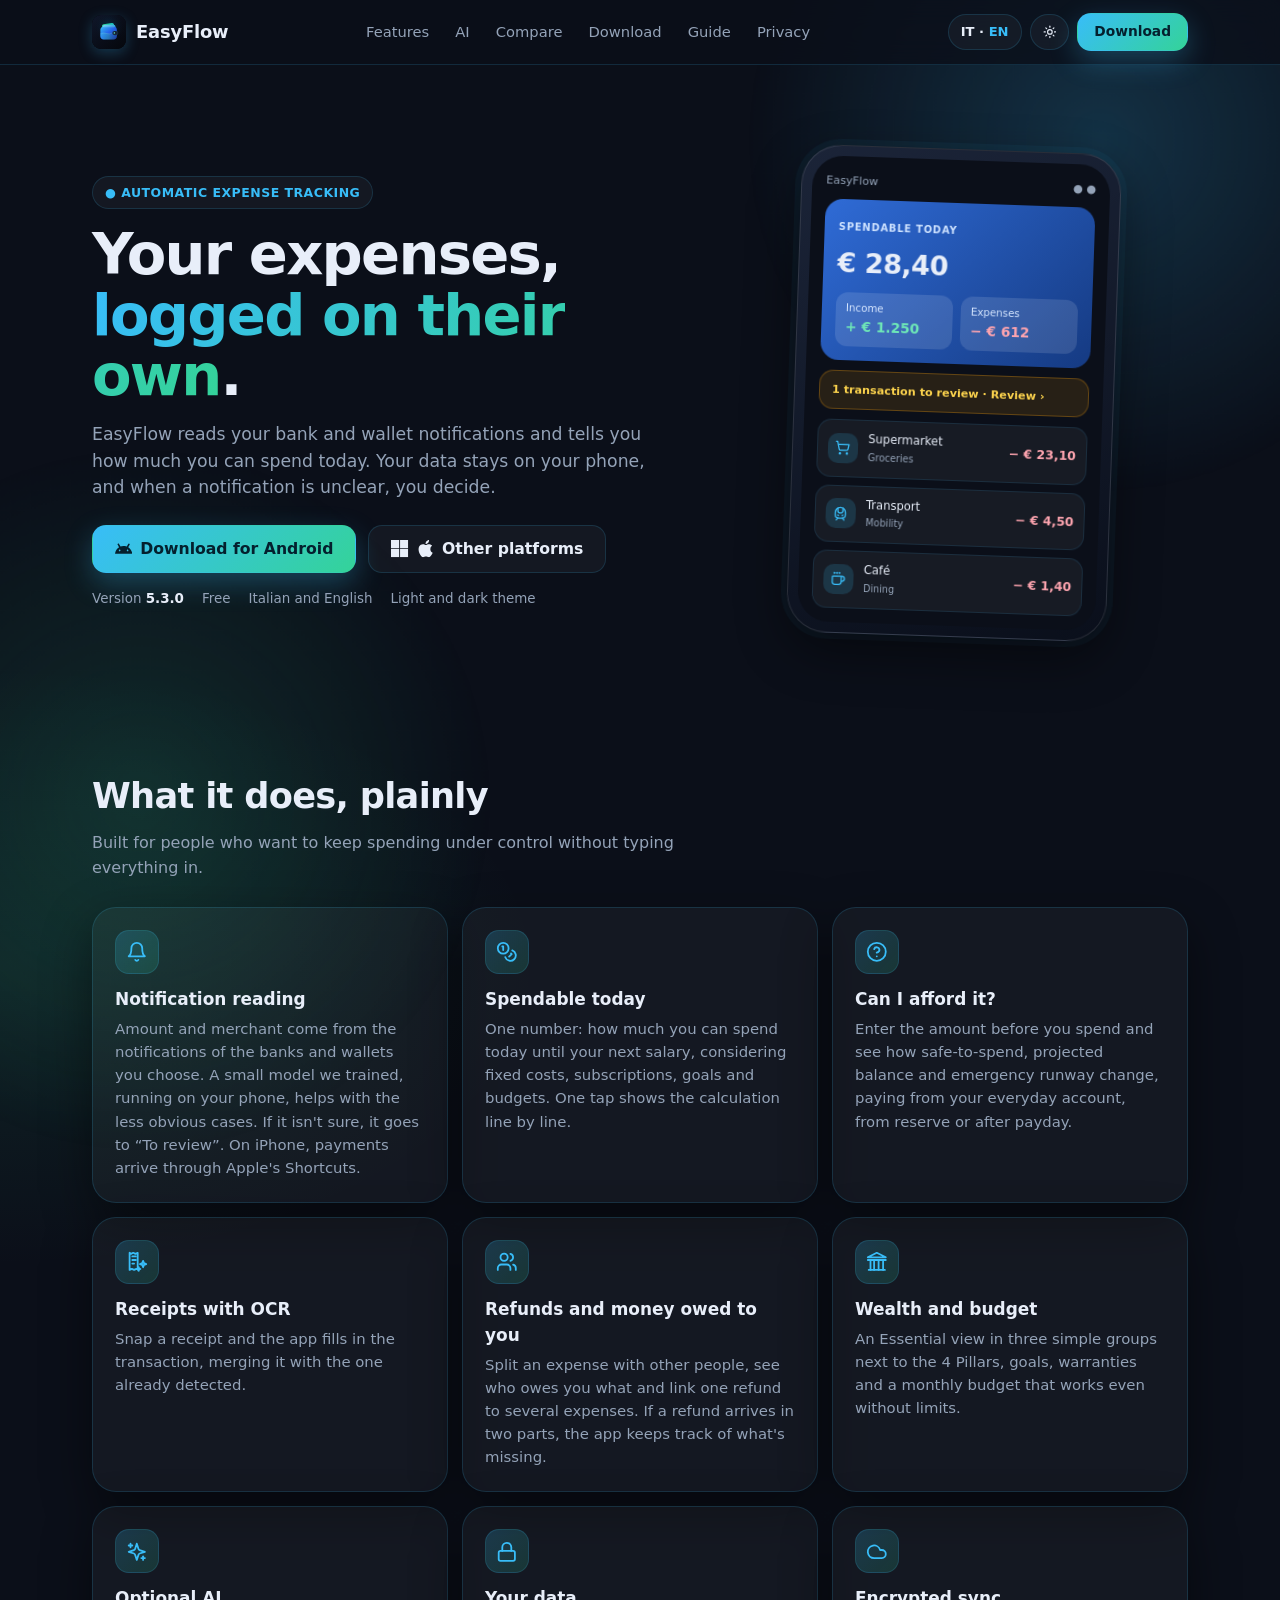
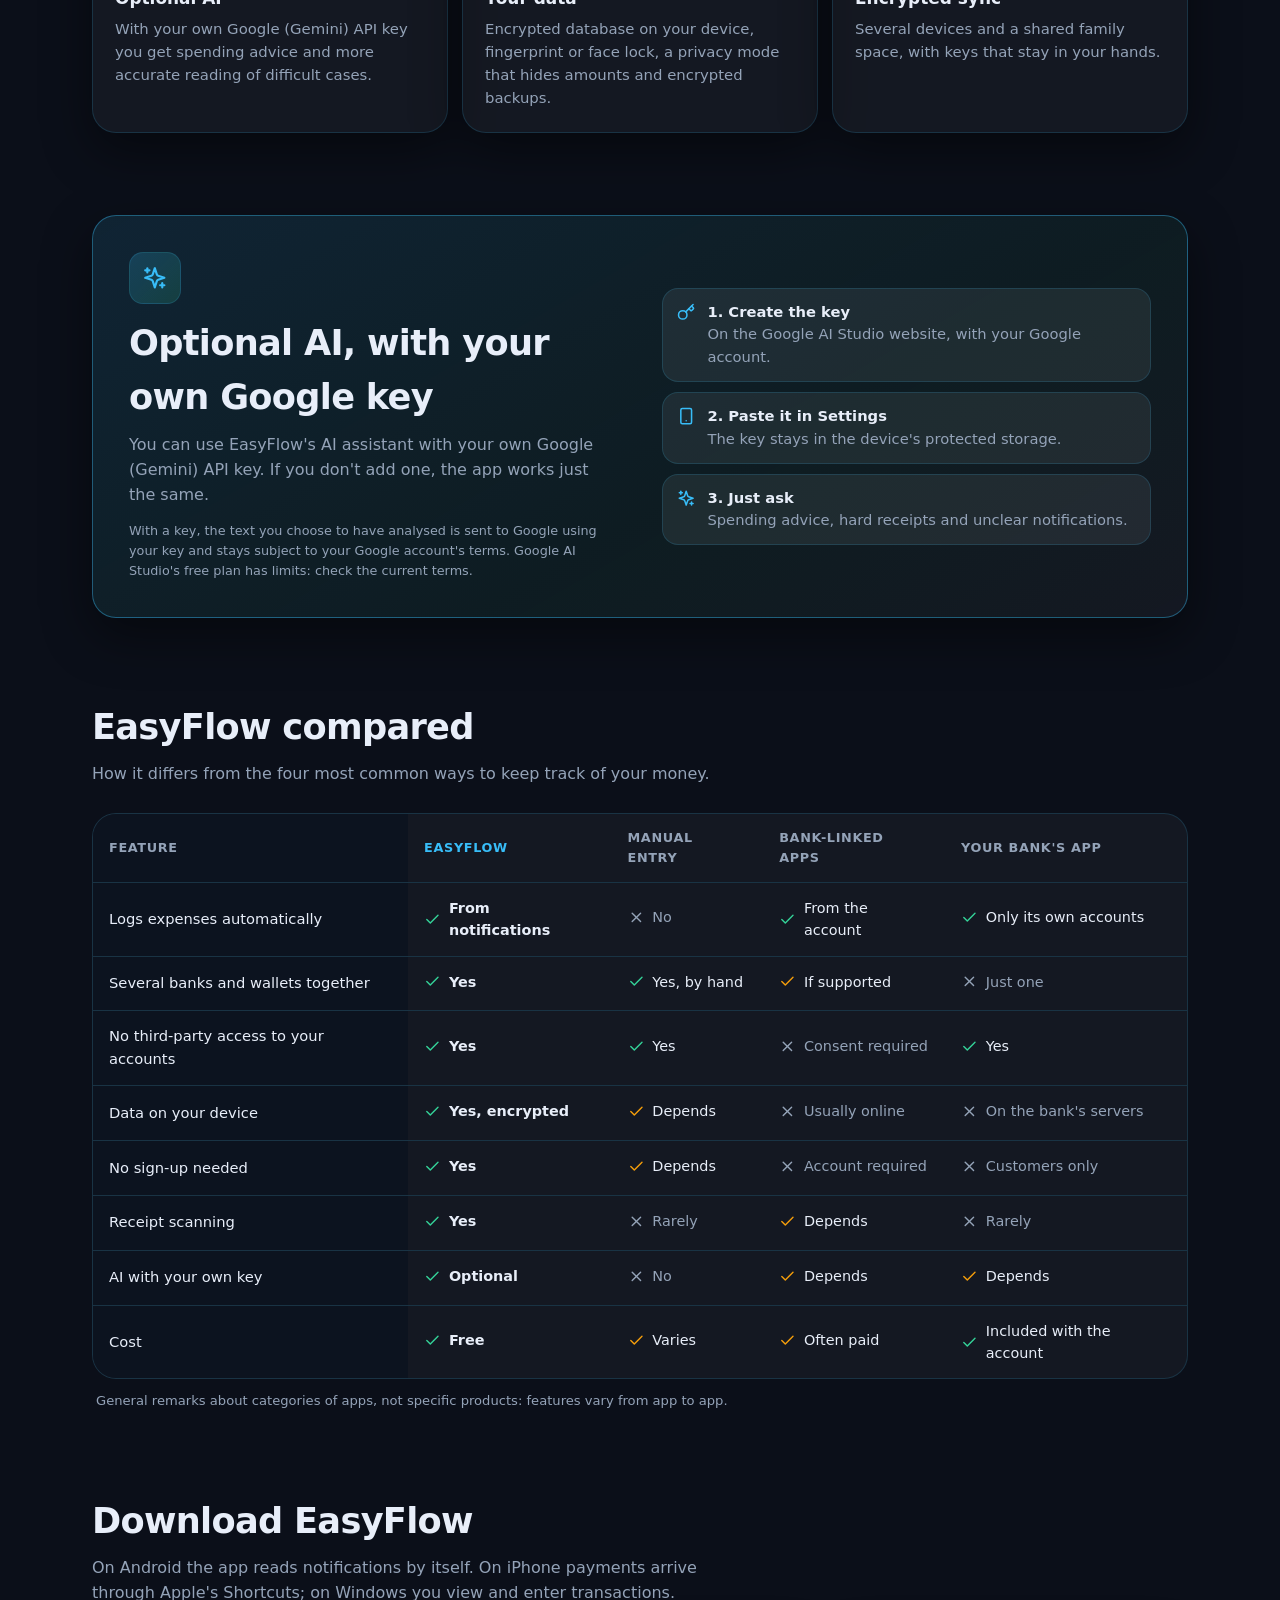
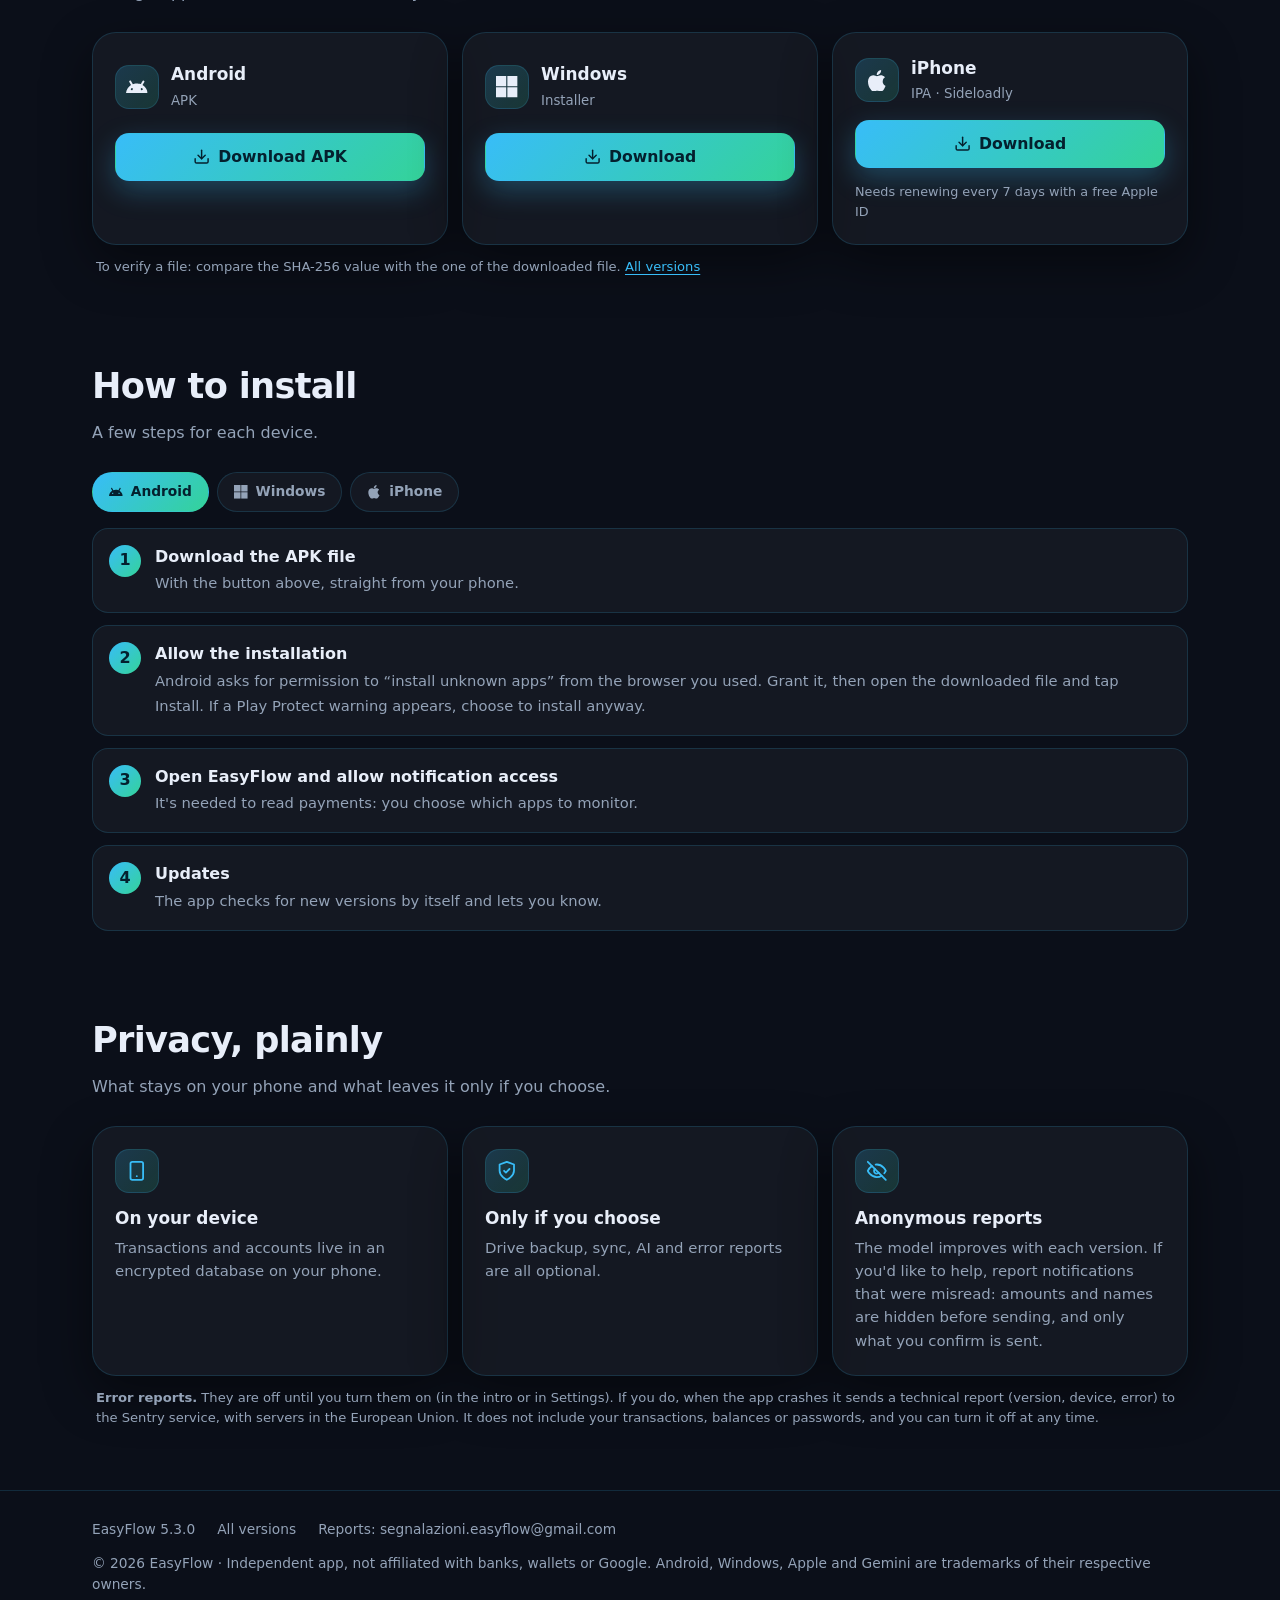
==== commit d9e7352c: "Sito aggiornato 2026-11-04 13:47" ====
--- a/index.html
+++ b/index.html
@@ -4,11 +4,11 @@
 <meta charset="utf-8">
 <meta name="viewport" content="width=device-width, initial-scale=1">
 <title data-i18n="meta.title">EasyFlow – Le tue spese, registrate da sole</title>
-<meta name="description" content="EasyFlow legge le notifiche di banca e wallet, registra le spese e ti dice quanto puoi spendere oggi. Dati sul tuo telefono, app gratuita per Android, Windows, Mac e iPhone." data-i18n-content="meta.desc">
+<meta name="description" content="EasyFlow legge le notifiche di banca e wallet, registra le spese e ti dice quanto puoi spendere oggi. Dati sul tuo telefono, app gratuita per Android, Windows e iPhone." data-i18n-content="meta.desc">
 <meta name="theme-color" content="#0b0f19">
 <meta property="og:type" content="website">
 <meta property="og:title" content="EasyFlow – Le tue spese, registrate da sole" data-i18n-content="meta.title">
-<meta property="og:description" content="EasyFlow legge le notifiche di banca e wallet, registra le spese e ti dice quanto puoi spendere oggi. Dati sul tuo telefono, app gratuita per Android, Windows, Mac e iPhone." data-i18n-content="meta.desc">
+<meta property="og:description" content="EasyFlow legge le notifiche di banca e wallet, registra le spese e ti dice quanto puoi spendere oggi. Dati sul tuo telefono, app gratuita per Android, Windows e iPhone." data-i18n-content="meta.desc">
 <link rel="icon" type="image/svg+xml" href="assets/icon.svg">
 <link rel="icon" type="image/png" sizes="512x512" href="assets/icon-512.png">
 <link rel="apple-touch-icon" href="assets/icon-180.png">
@@ -25,7 +25,7 @@
 </script>
 </head>
 <body>
-<svg width="0" height="0" style="position:absolute" aria-hidden="true" focusable="false"><defs><symbol id="ic-bell" viewBox="0 0 24 24" fill="none" stroke="currentColor" stroke-width="2" stroke-linecap="round" stroke-linejoin="round"><path d="M6 8a6 6 0 0 1 12 0c0 7 3 9 3 9H3s3-2 3-9" /> <path d="M10.3 21a1.94 1.94 0 0 0 3.4 0" /></symbol><symbol id="ic-coins" viewBox="0 0 24 24" fill="none" stroke="currentColor" stroke-width="2" stroke-linecap="round" stroke-linejoin="round"><circle cx="8" cy="8" r="6" /> <path d="M18.09 10.37A6 6 0 1 1 10.34 18" /> <path d="M7 6h1v4" /> <path d="m16.71 13.88.7.71-2.82 2.82" /></symbol><symbol id="ic-receipt" viewBox="0 0 24 24" fill="none" stroke="currentColor" stroke-width="2" stroke-linecap="round" stroke-linejoin="round"><path d="M4 2v19l2.5-1.2L9 21l2.5-1.2 1.5.7V2l-2.5 1.2L8 2 5.5 3.2 4 2Z" /> <path d="M7 6h4" /> <path d="M7 10h4" /> <path d="M7 14h2" /> <path d="m19 11 1 2.5 2.5 1-2.5 1-1 2.5-1-2.5-2.5-1 2.5-1 1-2.5Z" fill="currentColor" fill-opacity="0.28" /> <path d="m14 18 .6 1.4 1.4.6-1.4.6-.6 1.4-.6-1.4-1.4-.6 1.4-.6.6-1.4Z" fill="currentColor" fill-opacity="0.28" /></symbol><symbol id="ic-lock" viewBox="0 0 24 24" fill="none" stroke="currentColor" stroke-width="2" stroke-linecap="round" stroke-linejoin="round"><rect x="3" y="11" width="18" height="11" rx="2" ry="2" /> <path d="M7 11V7a5 5 0 0 1 10 0v4" /></symbol><symbol id="ic-cloud" viewBox="0 0 24 24" fill="none" stroke="currentColor" stroke-width="2" stroke-linecap="round" stroke-linejoin="round"><path d="M17.5 19H9a7 7 0 1 1 6.71-9h1.79a4.5 4.5 0 1 1 0 9Z" /></symbol><symbol id="ic-sparkles" viewBox="0 0 24 24" fill="none" stroke="currentColor" stroke-width="2" stroke-linecap="round" stroke-linejoin="round"><path d="m12 3-1.912 5.813a2 2 0 0 1-1.275 1.275L3 12l5.813 1.912a2 2 0 0 1 1.275 1.275L12 21l1.912-5.813a2 2 0 0 1 1.275-1.275L21 12l-5.813-1.912a2 2 0 0 1-1.275-1.275L12 3Z" /> <path d="M5 3v4" /> <path d="M19 17v4" /> <path d="M3 5h4" /> <path d="M17 19h4" /></symbol><symbol id="ic-key" viewBox="0 0 24 24" fill="none" stroke="currentColor" stroke-width="2" stroke-linecap="round" stroke-linejoin="round"><path d="m15.5 7.5 2.3 2.3a1 1 0 0 0 1.4 0l2.1-2.1a1 1 0 0 0 0-1.4L19 4" /> <path d="m21 2-9.6 9.6" /> <circle cx="7.5" cy="15.5" r="5.5" /></symbol><symbol id="ic-phone" viewBox="0 0 24 24" fill="none" stroke="currentColor" stroke-width="2" stroke-linecap="round" stroke-linejoin="round"><rect width="14" height="20" x="5" y="2" rx="2" ry="2" /> <path d="M12 18h.01" /></symbol><symbol id="ic-shield" viewBox="0 0 24 24" fill="none" stroke="currentColor" stroke-width="2" stroke-linecap="round" stroke-linejoin="round"><path d="M12 22s8-4 8-10V5l-8-3-8 3v7c0 6 8 10 8 10z" /> <polyline points="9 12 11 14 15 10" /></symbol><symbol id="ic-eyeoff" viewBox="0 0 24 24" fill="none" stroke="currentColor" stroke-width="2" stroke-linecap="round" stroke-linejoin="round"><path d="M9.88 9.88a3 3 0 1 0 4.24 4.24" /> <path d="M10.73 5.08A10.43 10.43 0 0 1 12 5c7 0 10 7 10 7a13.16 13.16 0 0 1-1.67 2.68" /> <path d="M6.61 6.61A13.526 13.526 0 0 0 2 12s3 7 10 7a9.74 9.74 0 0 0 5.39-1.61" /> <line x1="2" y1="2" x2="22" y2="22" /></symbol><symbol id="ic-download" viewBox="0 0 24 24" fill="none" stroke="currentColor" stroke-width="2" stroke-linecap="round" stroke-linejoin="round"><path d="M21 15v4a2 2 0 0 1-2 2H5a2 2 0 0 1-2-2v-4" /> <polyline points="7 10 12 15 17 10" /> <line x1="12" y1="15" x2="12" y2="3" /></symbol><symbol id="ic-sun" viewBox="0 0 24 24" fill="none" stroke="currentColor" stroke-width="2" stroke-linecap="round" stroke-linejoin="round"><circle cx="12" cy="12" r="4" /> <path d="M12 2v2" /> <path d="M12 20v2" /> <path d="m4.93 4.93 1.41 1.41" /> <path d="m17.66 17.66 1.41 1.41" /> <path d="M2 12h2" /> <path d="M20 12h2" /> <path d="m6.34 17.66-1.41 1.41" /> <path d="m19.07 4.93-1.41 1.41" /></symbol><symbol id="ic-check" viewBox="0 0 24 24" fill="none" stroke="currentColor" stroke-width="2" stroke-linecap="round" stroke-linejoin="round"><polyline points="20 6 9 17 4 12" /></symbol><symbol id="ic-close" viewBox="0 0 24 24" fill="none" stroke="currentColor" stroke-width="2" stroke-linecap="round" stroke-linejoin="round"><line x1="18" y1="6" x2="6" y2="18"></line> <line x1="6" y1="6" x2="18" y2="18"></line></symbol><symbol id="ic-moon" viewBox="0 0 24 24" fill="none" stroke="currentColor" stroke-width="2" stroke-linecap="round" stroke-linejoin="round"><path d="M12 3a6 6 0 0 0 9 9 9 9 0 1 1-9-9Z" /></symbol><symbol id="ic-fingerprint" viewBox="0 0 24 24" fill="none" stroke="currentColor" stroke-width="2" stroke-linecap="round" stroke-linejoin="round"><path d="M12 10a2 2 0 0 0-2 2c0 1.02-.1 2.51-.26 4" /> <path d="M14 13.12c0 2.38 0 6.38-1 8.88" /> <path d="M17.29 21.02c.12-.6.43-2.3.5-3.02" /> <path d="M2 12a10 10 0 0 1 18-6" /> <path d="M2 16h.01" /> <path d="M21.8 16c.2-2 .131-5.354 0-6" /> <path d="M5 19.5C5.5 18 6 15 6 12a6 6 0 0 1 .34-2" /> <path d="M8.65 22c.21-.66.45-1.32.57-2" /> <path d="M9 6.8a6 6 0 0 1 9 5.2v2" /></symbol><symbol id="ic-cart" viewBox="0 0 24 24" fill="none" stroke="currentColor" stroke-width="2" stroke-linecap="round" stroke-linejoin="round"><circle cx="8" cy="21" r="1"/><circle cx="19" cy="21" r="1"/><path d="M2.05 2.05h2l2.66 12.42a2 2 0 0 0 2 1.58h9.78a2 2 0 0 0 1.95-1.57l1.65-7.43H5.12"/></symbol><symbol id="ic-train" viewBox="0 0 24 24" fill="none" stroke="currentColor" stroke-width="2" stroke-linecap="round" stroke-linejoin="round"><path d="M8 3.1V7a4 4 0 0 0 8 0V3.1"/><path d="m9 15-1-1"/><path d="m15 15 1-1"/><path d="M9 19c-2.8 0-5-2.2-5-5v-4a8 8 0 0 1 16 0v4c0 2.8-2.2 5-5 5Z"/><path d="m8 19-2 3"/><path d="m16 19 2 3"/></symbol><symbol id="ic-coffee" viewBox="0 0 24 24" fill="none" stroke="currentColor" stroke-width="2" stroke-linecap="round" stroke-linejoin="round"><path d="M10 2v2"/><path d="M14 2v2"/><path d="M6 2v2"/><path d="M16 8a1 1 0 0 1 1 1v8a4 4 0 0 1-4 4H7a4 4 0 0 1-4-4V9a1 1 0 0 1 1-1h14a4 4 0 1 1 0 8h-1"/></symbol><symbol id="ic-apple" viewBox="0 0 24 24" fill="currentColor"><path d="M12.152 6.896c-.948 0-2.415-1.078-3.96-1.04-2.04.027-3.91 1.183-4.961 3.014-2.117 3.675-.546 9.103 1.519 12.09 1.013 1.454 2.208 3.09 3.792 3.039 1.52-.065 2.09-.987 3.935-.987 1.831 0 2.35.987 3.96.948 1.637-.026 2.676-1.48 3.676-2.948 1.156-1.688 1.636-3.325 1.662-3.415-.039-.013-3.182-1.221-3.22-4.857-.026-3.04 2.48-4.494 2.597-4.559-1.429-2.09-3.623-2.324-4.39-2.376-2-.156-3.675 1.09-4.61 1.09zM15.53 3.83c.843-1.012 1.4-2.427 1.245-3.83-1.207.052-2.662.805-3.532 1.818-.78.896-1.454 2.338-1.273 3.714 1.338.104 2.715-.688 3.559-1.701"/></symbol><symbol id="ic-android" viewBox="0 0 24 24" fill="currentColor"><path d="M18.4395 5.5586c-.675 1.1664-1.352 2.3318-2.0274 3.498-.0366-.0155-.0742-.0286-.1113-.043-1.8249-.6957-3.484-.8-4.42-.787-1.8551.0185-3.3544.4643-4.2597.8203-.084-.1494-1.7526-3.021-2.0215-3.4864a1.1451 1.1451 0 0 0-.1406-.1914c-.3312-.364-.9054-.4859-1.379-.203-.475.282-.7136.9361-.3886 1.5019 1.9466 3.3696-.0966-.2158 1.9473 3.3593.0172.031-.4946.2642-1.3926 1.0177C2.8987 12.176.452 14.772 0 18.9902h24c-.119-1.1108-.3686-2.099-.7461-3.0683-.7438-1.9118-1.8435-3.2928-2.7402-4.1836a12.1048 12.1048 0 0 0-2.1309-1.6875c.6594-1.122 1.312-2.2559 1.9649-3.3848.2077-.3615.1886-.7956-.0079-1.1191a1.1001 1.1001 0 0 0-.8515-.5332c-.5225-.0536-.9392.3128-1.0488.5449zm-.0391 8.461c.3944.5926.324 1.3306-.1563 1.6503-.4799.3197-1.188.0985-1.582-.4941-.3944-.5927-.324-1.3307.1563-1.6504.4727-.315 1.1812-.1086 1.582.4941zM7.207 13.5273c.4803.3197.5506 1.0577.1563 1.6504-.394.5926-1.1038.8138-1.584.4941-.48-.3197-.5503-1.0577-.1563-1.6504.4008-.6021 1.1087-.8106 1.584-.4941z"/></symbol><symbol id="ic-windows11" viewBox="0 0 24 24" fill="currentColor"><path d="M0,0H11.377V11.372H0ZM12.623,0H24V11.372H12.623ZM0,12.623H11.377V24H0Zm12.623,0H24V24H12.623"/></symbol></defs></svg>
+<svg width="0" height="0" style="position:absolute" aria-hidden="true" focusable="false"><defs><symbol id="ic-bell" viewBox="0 0 24 24" fill="none" stroke="currentColor" stroke-width="2" stroke-linecap="round" stroke-linejoin="round"><path d="M6 8a6 6 0 0 1 12 0c0 7 3 9 3 9H3s3-2 3-9" /> <path d="M10.3 21a1.94 1.94 0 0 0 3.4 0" /></symbol><symbol id="ic-coins" viewBox="0 0 24 24" fill="none" stroke="currentColor" stroke-width="2" stroke-linecap="round" stroke-linejoin="round"><circle cx="8" cy="8" r="6" /> <path d="M18.09 10.37A6 6 0 1 1 10.34 18" /> <path d="M7 6h1v4" /> <path d="m16.71 13.88.7.71-2.82 2.82" /></symbol><symbol id="ic-receipt" viewBox="0 0 24 24" fill="none" stroke="currentColor" stroke-width="2" stroke-linecap="round" stroke-linejoin="round"><path d="M4 2v19l2.5-1.2L9 21l2.5-1.2 1.5.7V2l-2.5 1.2L8 2 5.5 3.2 4 2Z" /> <path d="M7 6h4" /> <path d="M7 10h4" /> <path d="M7 14h2" /> <path d="m19 11 1 2.5 2.5 1-2.5 1-1 2.5-1-2.5-2.5-1 2.5-1 1-2.5Z" fill="currentColor" fill-opacity="0.28" /> <path d="m14 18 .6 1.4 1.4.6-1.4.6-.6 1.4-.6-1.4-1.4-.6 1.4-.6.6-1.4Z" fill="currentColor" fill-opacity="0.28" /></symbol><symbol id="ic-lock" viewBox="0 0 24 24" fill="none" stroke="currentColor" stroke-width="2" stroke-linecap="round" stroke-linejoin="round"><rect x="3" y="11" width="18" height="11" rx="2" ry="2" /> <path d="M7 11V7a5 5 0 0 1 10 0v4" /></symbol><symbol id="ic-cloud" viewBox="0 0 24 24" fill="none" stroke="currentColor" stroke-width="2" stroke-linecap="round" stroke-linejoin="round"><path d="M17.5 19H9a7 7 0 1 1 6.71-9h1.79a4.5 4.5 0 1 1 0 9Z" /></symbol><symbol id="ic-sparkles" viewBox="0 0 24 24" fill="none" stroke="currentColor" stroke-width="2" stroke-linecap="round" stroke-linejoin="round"><path d="m12 3-1.912 5.813a2 2 0 0 1-1.275 1.275L3 12l5.813 1.912a2 2 0 0 1 1.275 1.275L12 21l1.912-5.813a2 2 0 0 1 1.275-1.275L21 12l-5.813-1.912a2 2 0 0 1-1.275-1.275L12 3Z" /> <path d="M5 3v4" /> <path d="M19 17v4" /> <path d="M3 5h4" /> <path d="M17 19h4" /></symbol><symbol id="ic-key" viewBox="0 0 24 24" fill="none" stroke="currentColor" stroke-width="2" stroke-linecap="round" stroke-linejoin="round"><path d="m15.5 7.5 2.3 2.3a1 1 0 0 0 1.4 0l2.1-2.1a1 1 0 0 0 0-1.4L19 4" /> <path d="m21 2-9.6 9.6" /> <circle cx="7.5" cy="15.5" r="5.5" /></symbol><symbol id="ic-phone" viewBox="0 0 24 24" fill="none" stroke="currentColor" stroke-width="2" stroke-linecap="round" stroke-linejoin="round"><rect width="14" height="20" x="5" y="2" rx="2" ry="2" /> <path d="M12 18h.01" /></symbol><symbol id="ic-shield" viewBox="0 0 24 24" fill="none" stroke="currentColor" stroke-width="2" stroke-linecap="round" stroke-linejoin="round"><path d="M12 22s8-4 8-10V5l-8-3-8 3v7c0 6 8 10 8 10z" /> <polyline points="9 12 11 14 15 10" /></symbol><symbol id="ic-eyeoff" viewBox="0 0 24 24" fill="none" stroke="currentColor" stroke-width="2" stroke-linecap="round" stroke-linejoin="round"><path d="M9.88 9.88a3 3 0 1 0 4.24 4.24" /> <path d="M10.73 5.08A10.43 10.43 0 0 1 12 5c7 0 10 7 10 7a13.16 13.16 0 0 1-1.67 2.68" /> <path d="M6.61 6.61A13.526 13.526 0 0 0 2 12s3 7 10 7a9.74 9.74 0 0 0 5.39-1.61" /> <line x1="2" y1="2" x2="22" y2="22" /></symbol><symbol id="ic-download" viewBox="0 0 24 24" fill="none" stroke="currentColor" stroke-width="2" stroke-linecap="round" stroke-linejoin="round"><path d="M21 15v4a2 2 0 0 1-2 2H5a2 2 0 0 1-2-2v-4" /> <polyline points="7 10 12 15 17 10" /> <line x1="12" y1="15" x2="12" y2="3" /></symbol><symbol id="ic-sun" viewBox="0 0 24 24" fill="none" stroke="currentColor" stroke-width="2" stroke-linecap="round" stroke-linejoin="round"><circle cx="12" cy="12" r="4" /> <path d="M12 2v2" /> <path d="M12 20v2" /> <path d="m4.93 4.93 1.41 1.41" /> <path d="m17.66 17.66 1.41 1.41" /> <path d="M2 12h2" /> <path d="M20 12h2" /> <path d="m6.34 17.66-1.41 1.41" /> <path d="m19.07 4.93-1.41 1.41" /></symbol><symbol id="ic-check" viewBox="0 0 24 24" fill="none" stroke="currentColor" stroke-width="2" stroke-linecap="round" stroke-linejoin="round"><polyline points="20 6 9 17 4 12" /></symbol><symbol id="ic-close" viewBox="0 0 24 24" fill="none" stroke="currentColor" stroke-width="2" stroke-linecap="round" stroke-linejoin="round"><line x1="18" y1="6" x2="6" y2="18"></line> <line x1="6" y1="6" x2="18" y2="18"></line></symbol><symbol id="ic-moon" viewBox="0 0 24 24" fill="none" stroke="currentColor" stroke-width="2" stroke-linecap="round" stroke-linejoin="round"><path d="M12 3a6 6 0 0 0 9 9 9 9 0 1 1-9-9Z" /></symbol><symbol id="ic-fingerprint" viewBox="0 0 24 24" fill="none" stroke="currentColor" stroke-width="2" stroke-linecap="round" stroke-linejoin="round"><path d="M12 10a2 2 0 0 0-2 2c0 1.02-.1 2.51-.26 4" /> <path d="M14 13.12c0 2.38 0 6.38-1 8.88" /> <path d="M17.29 21.02c.12-.6.43-2.3.5-3.02" /> <path d="M2 12a10 10 0 0 1 18-6" /> <path d="M2 16h.01" /> <path d="M21.8 16c.2-2 .131-5.354 0-6" /> <path d="M5 19.5C5.5 18 6 15 6 12a6 6 0 0 1 .34-2" /> <path d="M8.65 22c.21-.66.45-1.32.57-2" /> <path d="M9 6.8a6 6 0 0 1 9 5.2v2" /></symbol><symbol id="ic-users" viewBox="0 0 24 24" fill="none" stroke="currentColor" stroke-width="2" stroke-linecap="round" stroke-linejoin="round"><path d="M16 21v-2a4 4 0 0 0-4-4H6a4 4 0 0 0-4 4v2" /> <circle cx="9" cy="7" r="4" /> <path d="M22 21v-2a4 4 0 0 0-3-3.87" /> <path d="M16 3.13a4 4 0 0 1 0 7.75" /></symbol><symbol id="ic-landmark" viewBox="0 0 24 24" fill="none" stroke="currentColor" stroke-width="2" stroke-linecap="round" stroke-linejoin="round"><path d="M3 21h18" /> <path d="M5 21V10" /> <path d="M19 21V10" /> <path d="M9 21V10" /> <path d="M14 21V10" /> <path d="M2 10h20" /> <path d="m12 2 10 5H2l10-5Z" /></symbol><symbol id="ic-help" viewBox="0 0 24 24" fill="none" stroke="currentColor" stroke-width="2" stroke-linecap="round" stroke-linejoin="round"><circle cx="12" cy="12" r="10" /> <path d="M9.09 9a3 3 0 0 1 5.83 1c0 2-3 3-3 3" /> <path d="M12 17h.01" /></symbol><symbol id="ic-cart" viewBox="0 0 24 24" fill="none" stroke="currentColor" stroke-width="2" stroke-linecap="round" stroke-linejoin="round"><circle cx="8" cy="21" r="1"/><circle cx="19" cy="21" r="1"/><path d="M2.05 2.05h2l2.66 12.42a2 2 0 0 0 2 1.58h9.78a2 2 0 0 0 1.95-1.57l1.65-7.43H5.12"/></symbol><symbol id="ic-train" viewBox="0 0 24 24" fill="none" stroke="currentColor" stroke-width="2" stroke-linecap="round" stroke-linejoin="round"><path d="M8 3.1V7a4 4 0 0 0 8 0V3.1"/><path d="m9 15-1-1"/><path d="m15 15 1-1"/><path d="M9 19c-2.8 0-5-2.2-5-5v-4a8 8 0 0 1 16 0v4c0 2.8-2.2 5-5 5Z"/><path d="m8 19-2 3"/><path d="m16 19 2 3"/></symbol><symbol id="ic-coffee" viewBox="0 0 24 24" fill="none" stroke="currentColor" stroke-width="2" stroke-linecap="round" stroke-linejoin="round"><path d="M10 2v2"/><path d="M14 2v2"/><path d="M6 2v2"/><path d="M16 8a1 1 0 0 1 1 1v8a4 4 0 0 1-4 4H7a4 4 0 0 1-4-4V9a1 1 0 0 1 1-1h14a4 4 0 1 1 0 8h-1"/></symbol><symbol id="ic-apple" viewBox="0 0 24 24" fill="currentColor"><path d="M12.152 6.896c-.948 0-2.415-1.078-3.96-1.04-2.04.027-3.91 1.183-4.961 3.014-2.117 3.675-.546 9.103 1.519 12.09 1.013 1.454 2.208 3.09 3.792 3.039 1.52-.065 2.09-.987 3.935-.987 1.831 0 2.35.987 3.96.948 1.637-.026 2.676-1.48 3.676-2.948 1.156-1.688 1.636-3.325 1.662-3.415-.039-.013-3.182-1.221-3.22-4.857-.026-3.04 2.48-4.494 2.597-4.559-1.429-2.09-3.623-2.324-4.39-2.376-2-.156-3.675 1.09-4.61 1.09zM15.53 3.83c.843-1.012 1.4-2.427 1.245-3.83-1.207.052-2.662.805-3.532 1.818-.78.896-1.454 2.338-1.273 3.714 1.338.104 2.715-.688 3.559-1.701"/></symbol><symbol id="ic-android" viewBox="0 0 24 24" fill="currentColor"><path d="M18.4395 5.5586c-.675 1.1664-1.352 2.3318-2.0274 3.498-.0366-.0155-.0742-.0286-.1113-.043-1.8249-.6957-3.484-.8-4.42-.787-1.8551.0185-3.3544.4643-4.2597.8203-.084-.1494-1.7526-3.021-2.0215-3.4864a1.1451 1.1451 0 0 0-.1406-.1914c-.3312-.364-.9054-.4859-1.379-.203-.475.282-.7136.9361-.3886 1.5019 1.9466 3.3696-.0966-.2158 1.9473 3.3593.0172.031-.4946.2642-1.3926 1.0177C2.8987 12.176.452 14.772 0 18.9902h24c-.119-1.1108-.3686-2.099-.7461-3.0683-.7438-1.9118-1.8435-3.2928-2.7402-4.1836a12.1048 12.1048 0 0 0-2.1309-1.6875c.6594-1.122 1.312-2.2559 1.9649-3.3848.2077-.3615.1886-.7956-.0079-1.1191a1.1001 1.1001 0 0 0-.8515-.5332c-.5225-.0536-.9392.3128-1.0488.5449zm-.0391 8.461c.3944.5926.324 1.3306-.1563 1.6503-.4799.3197-1.188.0985-1.582-.4941-.3944-.5927-.324-1.3307.1563-1.6504.4727-.315 1.1812-.1086 1.582.4941zM7.207 13.5273c.4803.3197.5506 1.0577.1563 1.6504-.394.5926-1.1038.8138-1.584.4941-.48-.3197-.5503-1.0577-.1563-1.6504.4008-.6021 1.1087-.8106 1.584-.4941z"/></symbol><symbol id="ic-windows11" viewBox="0 0 24 24" fill="currentColor"><path d="M0,0H11.377V11.372H0ZM12.623,0H24V11.372H12.623ZM0,12.623H11.377V24H0Zm12.623,0H24V24H12.623"/></symbol></defs></svg>
 <div class="orb o1" aria-hidden="true"></div><div class="orb o2" aria-hidden="true"></div>
 <div class="progress" id="progress" aria-hidden="true"></div>
 <a class="skip" href="#main" data-i18n="skip">Vai al contenuto</a>
@@ -56,7 +56,7 @@
         <a class="btn btn-primary" id="hero-android" href="https://github.com/Gabbo88/easyflow-releases/releases/latest"><svg class="ic" aria-hidden="true"><use href="#ic-android"/></svg> <span data-i18n="hero.android">Scarica per Android</span></a>
         <a class="btn btn-ghost" href="#download"><svg class="ic" aria-hidden="true"><use href="#ic-windows11"/></svg> <svg class="ic" aria-hidden="true"><use href="#ic-apple"/></svg> <span data-i18n="hero.others">Altre piattaforme</span></a>
       </div>
-      <div class="meta"><span><span data-i18n="hero.version">Versione</span> <b id="hero-version">4.1.1</b></span><span data-i18n="hero.free">Gratis</span><span data-i18n="hero.langs">Italiano e inglese</span><span data-i18n="hero.themes">Tema chiaro e scuro</span></div>
+      <div class="meta"><span><span data-i18n="hero.version">Versione</span> <b id="hero-version">5.3.0</b></span><span data-i18n="hero.free">Gratis</span><span data-i18n="hero.langs">Italiano e inglese</span><span data-i18n="hero.themes">Tema chiaro e scuro</span></div>
     </div>
     <div class="stage">
       <div class="phone" aria-hidden="true">
@@ -87,10 +87,13 @@
     <p class="sub" data-i18n="feat.sub">Funzioni pensate per chi vuole tenere sotto controllo le spese senza inserire tutto a mano.</p>
     <div class="grid two three">
       <div class="card"><div class="ico"><svg class="ic" aria-hidden="true"><use href="#ic-bell"/></svg></div><h3 data-i18n="feat.notif.t">Lettura delle notifiche</h3><p data-i18n="feat.notif.d">Importo ed esercente arrivano dalle notifiche di banche e wallet che scegli tu. Un piccolo modello addestrato da noi, che gira sul telefono, aiuta a riconoscere i casi meno chiari. Se non è sicuro, finisce in “Da rivedere”. Su iPhone i pagamenti arrivano dai Comandi Rapidi di Apple.</p></div>
-      <div class="card"><div class="ico"><svg class="ic" aria-hidden="true"><use href="#ic-coins"/></svg></div><h3 data-i18n="feat.spend.t">Spendibile oggi</h3><p data-i18n="feat.spend.d">Una cifra sola: quanto puoi spendere oggi tenendo conto di abbonamenti, scadenze e budget.</p></div>
+      <div class="card"><div class="ico"><svg class="ic" aria-hidden="true"><use href="#ic-coins"/></svg></div><h3 data-i18n="feat.spend.t">Spendibile oggi</h3><p data-i18n="feat.spend.d">Una cifra sola: quanto puoi spendere oggi fino al prossimo stipendio, tenendo conto di spese fisse, abbonamenti, obiettivi e budget. Con un tocco vedi il calcolo riga per riga.</p></div>
+      <div class="card"><div class="ico"><svg class="ic" aria-hidden="true"><use href="#ic-help"/></svg></div><h3 data-i18n="feat.afford.t">Posso permettermelo?</h3><p data-i18n="feat.afford.d">Scrivi l'importo prima di spendere e vedi come cambiano Spendibile, saldo previsto e mesi di autonomia, pagando dal conto operativo, dalla Riserva o dopo lo stipendio.</p></div>
       <div class="card"><div class="ico"><svg class="ic" aria-hidden="true"><use href="#ic-receipt"/></svg></div><h3 data-i18n="feat.ocr.t">Scontrini con OCR</h3><p data-i18n="feat.ocr.d">Fotografi lo scontrino e l'app compila il movimento, unendolo a quello già rilevato.</p></div>
+      <div class="card"><div class="ico"><svg class="ic" aria-hidden="true"><use href="#ic-users"/></svg></div><h3 data-i18n="feat.refund.t">Rimborsi e quote da ricevere</h3><p data-i18n="feat.refund.d">Dividi una spesa con altre persone, vedi chi ti deve cosa e collega un rimborso a più spese. Se il rimborso arriva in due volte, l'app tiene il conto di quello che manca.</p></div>
+      <div class="card"><div class="ico"><svg class="ic" aria-hidden="true"><use href="#ic-landmark"/></svg></div><h3 data-i18n="feat.wealth.t">Patrimonio e budget</h3><p data-i18n="feat.wealth.d">Una vista Essenziale in tre gruppi semplici accanto ai 4 Pilastri, obiettivi, garanzie e un budget del mese che funziona anche senza limiti.</p></div>
       <div class="card"><div class="ico"><svg class="ic" aria-hidden="true"><use href="#ic-sparkles"/></svg></div><h3 data-i18n="feat.ai.t">AI facoltativa</h3><p data-i18n="feat.ai.d">Con la tua chiave API di Google (Gemini) ottieni consigli sulle spese e una lettura più precisa dei casi difficili.</p></div>
-      <div class="card"><div class="ico"><svg class="ic" aria-hidden="true"><use href="#ic-lock"/></svg></div><h3 data-i18n="feat.data.t">Dati tuoi</h3><p data-i18n="feat.data.d">Database cifrato sul dispositivo, blocco con impronta o volto, modalità privacy che nasconde gli importi.</p></div>
+      <div class="card"><div class="ico"><svg class="ic" aria-hidden="true"><use href="#ic-lock"/></svg></div><h3 data-i18n="feat.data.t">Dati tuoi</h3><p data-i18n="feat.data.d">Database cifrato sul dispositivo, blocco con impronta o volto, modalità privacy che nasconde gli importi e backup cifrati.</p></div>
       <div class="card"><div class="ico"><svg class="ic" aria-hidden="true"><use href="#ic-cloud"/></svg></div><h3 data-i18n="feat.sync.t">Sincronizzazione cifrata</h3><p data-i18n="feat.sync.d">Più dispositivi e spazio condiviso in famiglia, con chiavi che restano nelle tue mani.</p></div>
     </div>
   </section>
@@ -134,26 +137,21 @@
 
   <section id="download">
     <h2 data-i18n="dl.h2">Scarica EasyFlow</h2>
-    <p class="sub" data-i18n="dl.sub">Su Android l'app legge le notifiche da sola. Su iPhone i pagamenti arrivano dai Comandi Rapidi di Apple; su Windows e Mac si consultano e si inseriscono i movimenti.</p>
+    <p class="sub" data-i18n="dl.sub">Su Android l'app legge le notifiche da sola. Su iPhone i pagamenti arrivano dai Comandi Rapidi di Apple; su Windows si consultano e si inseriscono i movimenti.</p>
     <div class="dl">
-      <div class="card dl-card primary" data-platform="android">
-        <div class="dl-head"><div class="ico logo"><svg class="ic" aria-hidden="true"><use href="#ic-android"/></svg></div><div><h3 style="margin:0" data-i18n="dl.android">Android</h3><small class="kind"><span data-i18n="dl.android.kind">APK</span><span class="size"></span></small></div><span class="badge" data-i18n="dl.badge.full">Completa</span></div>
+      <div class="card dl-card" data-platform="android">
+        <div class="dl-head"><div class="ico logo"><svg class="ic" aria-hidden="true"><use href="#ic-android"/></svg></div><div><h3 style="margin:0" data-i18n="dl.android">Android</h3><small class="kind"><span data-i18n="dl.android.kind">APK</span><span class="size"></span></small></div></div>
         <a class="btn btn-primary dl-link" href="https://github.com/Gabbo88/easyflow-releases/releases/latest"><svg class="ic" aria-hidden="true"><use href="#ic-download"/></svg> <span data-i18n="dl.getapk">Scarica APK</span></a>
         <div class="sha"></div>
       </div>
       <div class="card dl-card" data-platform="windows">
-        <div class="dl-head"><div class="ico logo"><svg class="ic" aria-hidden="true"><use href="#ic-windows11"/></svg></div><div><h3 style="margin:0" data-i18n="dl.windows">Windows</h3><small class="kind"><span data-i18n="dl.windows.kind">Installer</span><span class="size"></span></small></div><span class="badge warn" data-i18n="dl.badge.unsigned">Non firmata</span></div>
-        <a class="btn btn-ghost dl-link" href="https://github.com/Gabbo88/easyflow-releases/releases/latest"><svg class="ic" aria-hidden="true"><use href="#ic-download"/></svg> <span data-i18n="dl.get">Scarica</span></a>
+        <div class="dl-head"><div class="ico logo"><svg class="ic" aria-hidden="true"><use href="#ic-windows11"/></svg></div><div><h3 style="margin:0" data-i18n="dl.windows">Windows</h3><small class="kind"><span data-i18n="dl.windows.kind">Installer</span><span class="size"></span></small></div></div>
+        <a class="btn btn-primary dl-link" href="https://github.com/Gabbo88/easyflow-releases/releases/latest"><svg class="ic" aria-hidden="true"><use href="#ic-download"/></svg> <span data-i18n="dl.get">Scarica</span></a>
         <div class="sha"></div>
       </div>
-      <div class="card dl-card" data-platform="mac">
-        <div class="dl-head"><div class="ico logo"><svg class="ic" aria-hidden="true"><use href="#ic-apple"/></svg></div><div><h3 style="margin:0" data-i18n="dl.mac">Mac</h3><small class="kind"><span data-i18n="dl.mac.kind">App</span><span class="size"></span></small></div><span class="badge warn" data-i18n="dl.badge.exp">Sperimentale</span></div>
-        <a class="btn btn-ghost dl-link" href="https://github.com/Gabbo88/easyflow-releases/releases/latest"><svg class="ic" aria-hidden="true"><use href="#ic-download"/></svg> <span data-i18n="dl.get">Scarica</span></a>
-        <div class="sha"></div>
-      </div>
       <div class="card dl-card" data-platform="ios">
-        <div class="dl-head"><div class="ico logo"><svg class="ic" aria-hidden="true"><use href="#ic-apple"/></svg></div><div><h3 style="margin:0" data-i18n="dl.iphone">iPhone</h3><small class="kind"><span data-i18n="dl.iphone.kind">IPA · Sideloadly</span><span class="size"></span></small></div><span class="badge warn" data-i18n="dl.badge.manual">Manuale</span></div>
-        <a class="btn btn-ghost dl-link" href="https://github.com/Gabbo88/easyflow-releases/releases/latest"><svg class="ic" aria-hidden="true"><use href="#ic-download"/></svg> <span data-i18n="dl.get">Scarica</span></a>
+        <div class="dl-head"><div class="ico logo"><svg class="ic" aria-hidden="true"><use href="#ic-apple"/></svg></div><div><h3 style="margin:0" data-i18n="dl.iphone">iPhone</h3><small class="kind"><span data-i18n="dl.iphone.kind">IPA · Sideloadly</span><span class="size"></span></small></div></div>
+        <a class="btn btn-primary dl-link" href="https://github.com/Gabbo88/easyflow-releases/releases/latest"><svg class="ic" aria-hidden="true"><use href="#ic-download"/></svg> <span data-i18n="dl.get">Scarica</span></a>
         <div class="sha plain" data-i18n="dl.renew">Da rinnovare ogni 7 giorni con un Apple ID gratuito</div>
       </div>
     </div>
@@ -170,12 +168,10 @@
     <div class="tabs" role="tablist" data-i18n-aria="gd.tabs" aria-label="Sistema operativo">
       <button type="button" class="tab on" role="tab" id="tab-android" aria-selected="true" aria-controls="panel-android" data-os="android"><svg class="ic" aria-hidden="true"><use href="#ic-android"/></svg> <span data-i18n="dl.android">Android</span></button>
       <button type="button" class="tab" role="tab" id="tab-windows" aria-selected="false" aria-controls="panel-windows" data-os="windows" tabindex="-1"><svg class="ic" aria-hidden="true"><use href="#ic-windows11"/></svg> <span data-i18n="dl.windows">Windows</span></button>
-      <button type="button" class="tab" role="tab" id="tab-mac" aria-selected="false" aria-controls="panel-mac" data-os="mac" tabindex="-1"><svg class="ic" aria-hidden="true"><use href="#ic-apple"/></svg> <span data-i18n="dl.mac">Mac</span></button>
       <button type="button" class="tab" role="tab" id="tab-ios" aria-selected="false" aria-controls="panel-ios" data-os="ios" tabindex="-1"><svg class="ic" aria-hidden="true"><use href="#ic-apple"/></svg> <span data-i18n="dl.iphone">iPhone</span></button>
     </div>
     <div class="steps panel" role="tabpanel" id="panel-android" aria-labelledby="tab-android" data-os="android"><div class="step"><div><b data-i18n="gd.a1.t">Scarica il file APK</b><span data-i18n-html="gd.a1.d">Dal pulsante qui sopra, direttamente dal telefono.</span></div></div><div class="step"><div><b data-i18n="gd.a2.t">Consenti l'installazione</b><span data-i18n-html="gd.a2.d">Android chiede il permesso per “installare app sconosciute” dal browser che hai usato. Concedilo, poi apri il file scaricato e tocca Installa. Se compare un avviso di Play Protect, scegli di installare comunque.</span></div></div><div class="step"><div><b data-i18n="gd.a3.t">Apri EasyFlow e concedi l'accesso alle notifiche</b><span data-i18n-html="gd.a3.d">Serve per leggere i pagamenti: scegli tu quali app monitorare.</span></div></div><div class="step"><div><b data-i18n="gd.a4.t">Gli aggiornamenti</b><span data-i18n-html="gd.a4.d">L'app controlla da sola se c'è una versione nuova e te lo segnala.</span></div></div></div>
     <div class="steps panel" role="tabpanel" id="panel-windows" aria-labelledby="tab-windows" data-os="windows" hidden><div class="step"><div><b data-i18n="gd.w1.t">Scarica l'installer</b><span data-i18n-html="gd.w1.d">Un solo file, <code>EasyFlow-…-Windows-Setup.exe</code>, dal pulsante qui sopra. Contiene già tutto quello che serve: non devi installare altri programmi. Funziona su Windows 10 e 11 a 64 bit.</span></div></div><div class="step"><div><b data-i18n="gd.w2.t">Installa</b><span data-i18n-html="gd.w2.d">Apri il file e segui i passaggi: non servono permessi di amministratore. Se compare “Windows ha protetto il PC”, scegli “Ulteriori informazioni” e poi “Esegui comunque”: succede perché l'app non è ancora firmata.</span></div></div><div class="step"><div><b data-i18n="gd.w3.t">Apri EasyFlow</b><span data-i18n-html="gd.w3.d">La trovi nel menu Start, e sul desktop se hai scelto il collegamento. Per avere gli stessi movimenti del telefono attiva la sincronizzazione (Altro → Sincronizzazione e famiglia) oppure ripristina un backup.</span></div></div><div class="step"><div><b data-i18n="gd.w4.t">Cosa fa su Windows</b><span data-i18n-html="gd.w4.d">Consulti i movimenti, ne inserisci di nuovi e gestisci conti, obiettivi e patrimonio. La lettura automatica delle notifiche è solo su Android.</span></div></div><div class="step"><div><b data-i18n="gd.w5.t">Aggiornare o disinstallare</b><span data-i18n-html="gd.w5.d">Per aggiornare scarica la nuova versione e installala sopra quella vecchia: i tuoi dati restano. Per disinstallare: Impostazioni → App → EasyFlow.</span></div></div></div>
-    <div class="steps panel" role="tabpanel" id="panel-mac" aria-labelledby="tab-mac" data-os="mac" hidden><div class="step"><div><b data-i18n="gd.m1.t">Scarica e sposta in Applicazioni</b><span data-i18n-html="gd.m1.d">Decomprimi il file scaricato e trascina l'app nella cartella Applicazioni.</span></div></div><div class="step"><div><b data-i18n="gd.m2.t">Primo avvio</b><span data-i18n-html="gd.m2.d">Se macOS blocca l'app perché non è notarizzata, fai clic destro sull'app → “Apri”, oppure vai in Impostazioni di Sistema → Privacy e sicurezza e scegli “Apri comunque”.</span></div></div><div class="step"><div><b data-i18n="gd.m3.t">Versione sperimentale</b><span data-i18n-html="gd.m3.d">Su Mac l'app serve a consultare e inserire i movimenti, come su Windows. Non è ancora stata provata come le altre.</span></div></div></div>
     <div class="steps panel" role="tabpanel" id="panel-ios" aria-labelledby="tab-ios" data-os="ios" hidden><div class="step"><div><b data-i18n="gd.i1.t">Prepara il computer</b><span data-i18n-html="gd.i1.d">Installa Sideloadly (sideloadly.io). Su Windows serve anche iTunes, nella versione scaricata dal sito di Apple.</span></div></div><div class="step"><div><b data-i18n="gd.i2.t">Collega l'iPhone e carica il file IPA</b><span data-i18n-html="gd.i2.d">Trascina il file .ipa in Sideloadly, inserisci un Apple ID (meglio uno creato solo per questo) e premi Start.</span></div></div><div class="step"><div><b data-i18n="gd.i3.t">Autorizza l'app sull'iPhone</b><span data-i18n-html="gd.i3.d">Impostazioni → Generali → VPN e gestione dispositivo: tocca il tuo Apple ID e scegli “Autorizza”. Su iOS 16 e successivi attiva anche Impostazioni → Privacy e sicurezza → Modalità sviluppatore.</span></div></div><div class="step"><div><b data-i18n="gd.i4.t">Registra i pagamenti con i Comandi Rapidi</b><span data-i18n-html="gd.i4.d">Su iPhone le notifiche delle altre app non si leggono direttamente: i pagamenti si passano a EasyFlow con l'app Comandi Rapidi di Apple. In EasyFlow, Altro → App monitorate, apri la guida per iPhone. In breve, crei un'automazione (per esempio su un pagamento con Apple Pay o su un SMS della banca) che apre EasyFlow con un link come <code>easyflow://pay?app=Satispay&amp;amount=5.00&amp;merchant=Bar</code> e il movimento viene registrato. Le automazioni disponibili dipendono dalla versione di iOS.</span></div></div><div class="step"><div><b data-i18n="gd.i5.t">Rinnovo ogni 7 giorni</b><span data-i18n-html="gd.i5.d">Con un Apple ID gratuito l'app scade dopo 7 giorni: riapri Sideloadly e reinstalla.</span></div></div></div>
   </section>
 
@@ -196,7 +192,7 @@
 
 <footer>
   <div class="wrap">
-    <div class="row"><span><span data-i18n="ft.version">EasyFlow</span> <span id="ft-version">4.1.1</span></span><a href="https://github.com/Gabbo88/easyflow-releases/releases" data-i18n="ft.releases">Tutte le versioni</a><a href="mailto:segnalazioni.easyflow@gmail.com" data-i18n="ft.report">Segnalazioni: segnalazioni.easyflow@gmail.com</a></div>
+    <div class="row"><span><span data-i18n="ft.version">EasyFlow</span> <span id="ft-version">5.3.0</span></span><a href="https://github.com/Gabbo88/easyflow-releases/releases" data-i18n="ft.releases">Tutte le versioni</a><a href="mailto:segnalazioni.easyflow@gmail.com" data-i18n="ft.report">Segnalazioni: segnalazioni.easyflow@gmail.com</a></div>
     <div data-i18n="ft.legal">© 2026 EasyFlow · App indipendente, non affiliata a banche, wallet o a Google. Android, Windows, Apple e Gemini sono marchi dei rispettivi proprietari.</div>
   </div>
 </footer>
--- a/styles.css
+++ b/styles.css
@@ -118,7 +118,6 @@
 .badge { margin-left: auto; font-size: 0.7rem; font-weight: 700; padding: 4px 10px; border-radius: 999px; background: rgba(52,211,153,0.16); color: var(--accent-2); border: 1px solid rgba(52,211,153,0.3); white-space: nowrap; }
 .badge.warn { background: rgba(245,158,11,0.14); color: #f59e0b; border-color: rgba(245,158,11,0.35); }
 .sha { font-family: ui-monospace, Consolas, monospace; font-size: 0.72rem; color: var(--muted); word-break: break-all; }
-.dl-card.primary { border-color: rgba(56,189,248,0.4); background: linear-gradient(160deg, rgba(56,189,248,0.1), var(--surface)); }
 
 /* GUIDE */
 .steps { counter-reset: s; display: grid; gap: 12px; }
@@ -141,7 +140,6 @@
   .links { display: flex; }
   .hero { padding: 64px 0 36px; }
   .grid.two, .grid.three { grid-template-columns: repeat(2, 1fr); }
-  .dl { grid-template-columns: repeat(2, 1fr); }
   .privacy { grid-template-columns: repeat(2, 1fr); }
   .phone { width: 300px; }
 }
@@ -150,7 +148,7 @@
   .nav .btn { display: inline-flex; }
   .hero { grid-template-columns: 1.1fr 0.9fr; padding: 84px 0 56px; gap: 56px; }
   .grid.three { grid-template-columns: repeat(3, 1fr); }
-  .dl { grid-template-columns: 1.3fr 1fr 1fr 1fr; }
+  .dl { grid-template-columns: repeat(3, 1fr); }
   .privacy { grid-template-columns: repeat(3, 1fr); }
   .phone { width: 320px; transform: rotate(2deg); }
   section { padding-top: 76px; }
@@ -301,8 +299,6 @@
   .btn-primary:hover { box-shadow: 0 14px 34px rgba(56, 189, 248, 0.42); filter: saturate(1.1); }
 }
 .btn:active:not(.soon) { transform: scale(0.98); }
-.dl-card.primary { animation: glow 4.5s ease-in-out infinite; }
-@keyframes glow { 0%, 100% { box-shadow: var(--shadow), 0 0 0 rgba(56, 189, 248, 0); } 50% { box-shadow: var(--shadow), 0 0 34px rgba(56, 189, 248, 0.22); } }
 
 /* guida: il pannello appare con una dissolvenza */
 .panel:not([hidden]) { animation: fade .35s ease both; }
@@ -316,5 +312,4 @@
   .phone { animation: none; }
   .s-notif { display: none; }
   .s-item.new { animation: none; opacity: 1; }
-  .dl-card.primary { animation: none; }
-}
+}
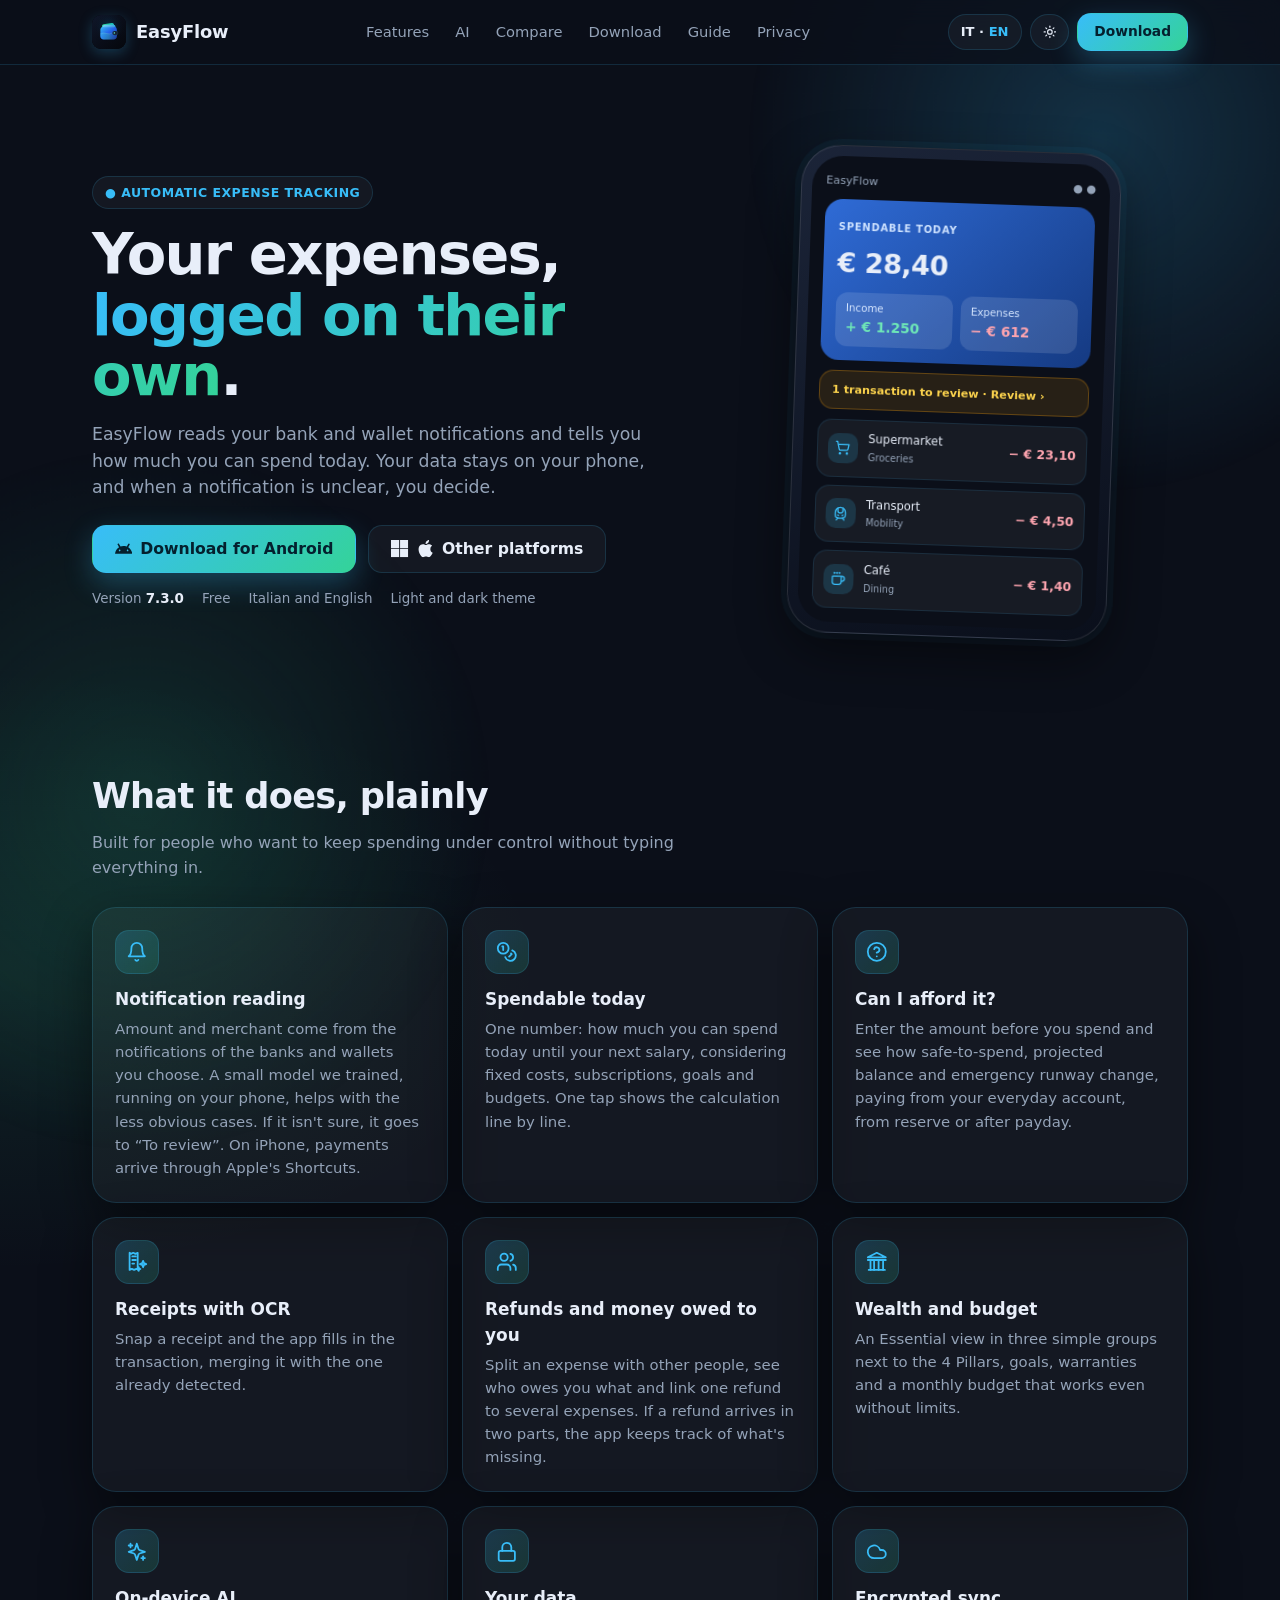
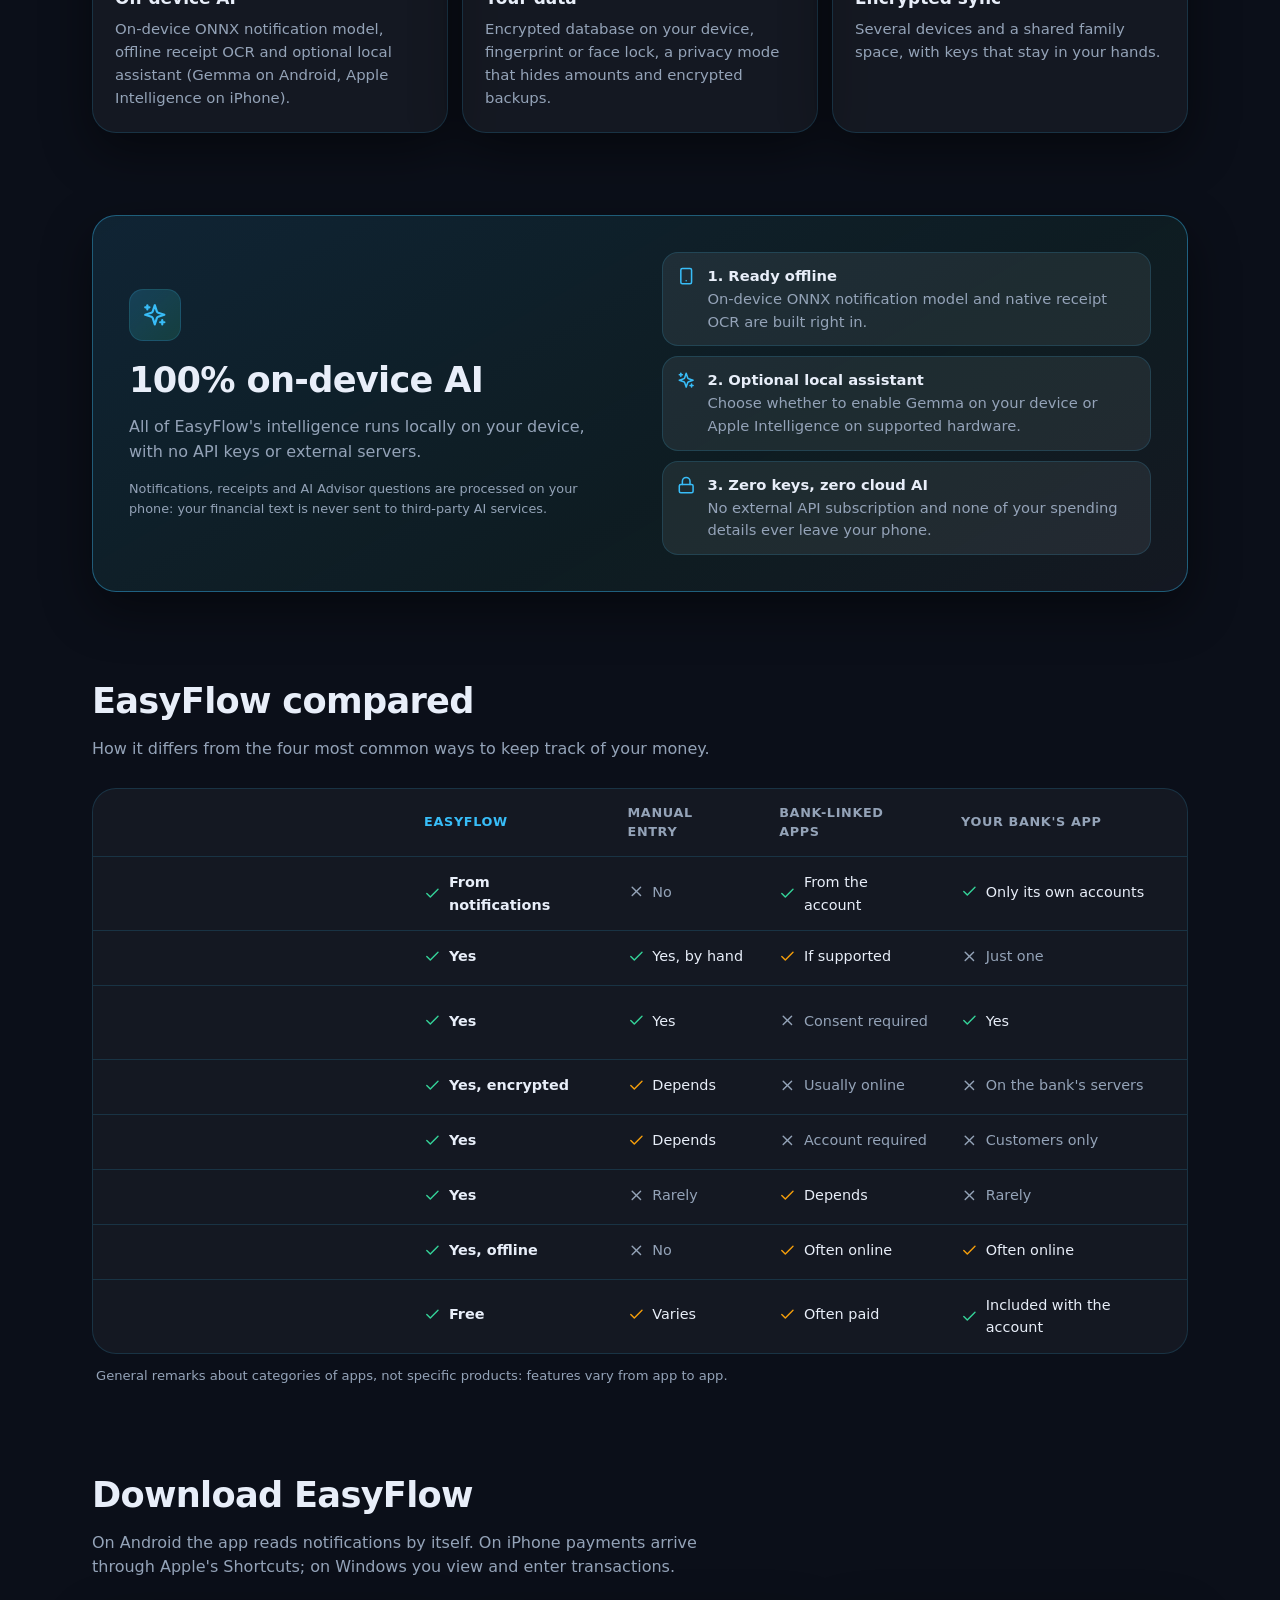
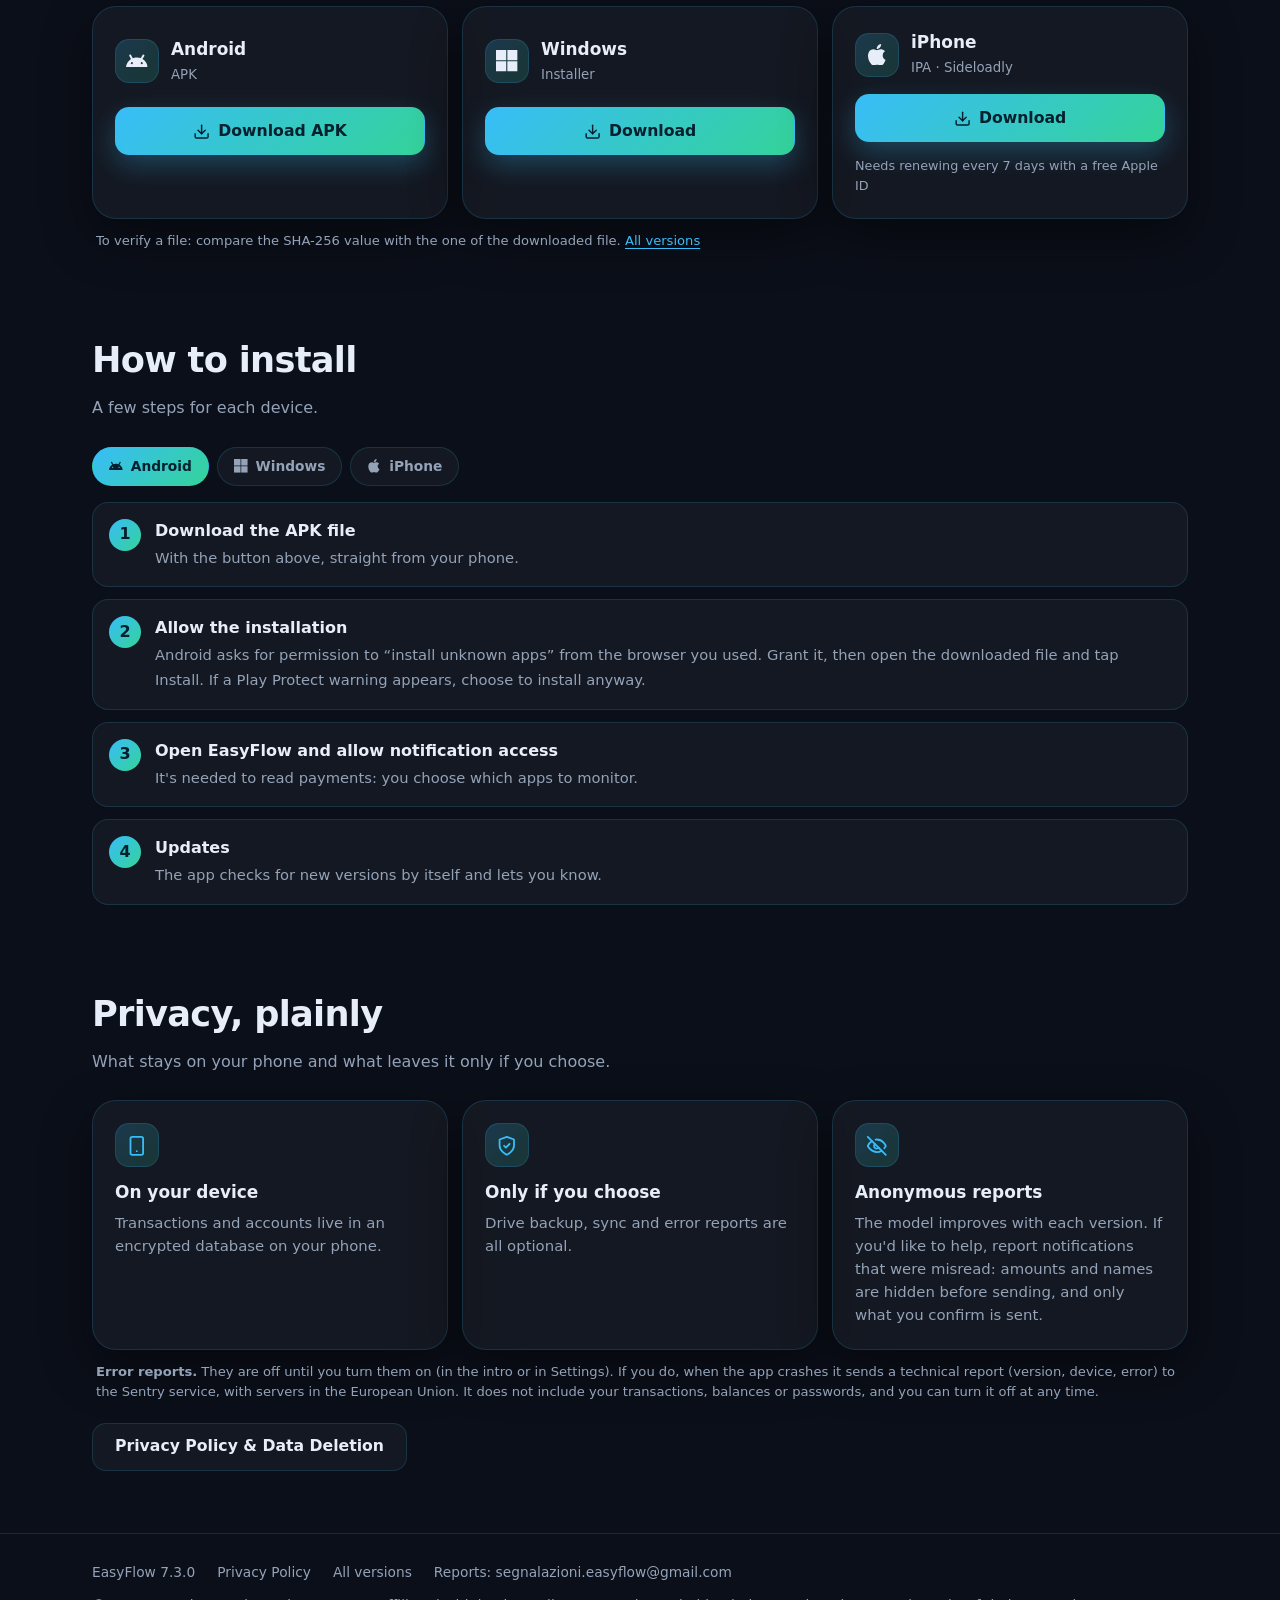
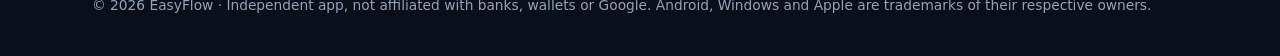
==== commit 60eea987: "Aggiornamento pagina web" ====
--- a/index.html
+++ b/index.html
@@ -56,7 +56,7 @@
         <a class="btn btn-primary" id="hero-android" href="https://github.com/Gabbo88/easyflow-releases/releases/latest"><svg class="ic" aria-hidden="true"><use href="#ic-android"/></svg> <span data-i18n="hero.android">Scarica per Android</span></a>
         <a class="btn btn-ghost" href="#download"><svg class="ic" aria-hidden="true"><use href="#ic-windows11"/></svg> <svg class="ic" aria-hidden="true"><use href="#ic-apple"/></svg> <span data-i18n="hero.others">Altre piattaforme</span></a>
       </div>
-      <div class="meta"><span><span data-i18n="hero.version">Versione</span> <b id="hero-version">5.3.0</b></span><span data-i18n="hero.free">Gratis</span><span data-i18n="hero.langs">Italiano e inglese</span><span data-i18n="hero.themes">Tema chiaro e scuro</span></div>
+      <div class="meta"><span><span data-i18n="hero.version">Versione</span> <b id="hero-version">7.3.0</b></span><span data-i18n="hero.free">Gratis</span><span data-i18n="hero.langs">Italiano e inglese</span><span data-i18n="hero.themes">Tema chiaro e scuro</span></div>
     </div>
     <div class="stage">
       <div class="phone" aria-hidden="true">
@@ -92,7 +92,7 @@
       <div class="card"><div class="ico"><svg class="ic" aria-hidden="true"><use href="#ic-receipt"/></svg></div><h3 data-i18n="feat.ocr.t">Scontrini con OCR</h3><p data-i18n="feat.ocr.d">Fotografi lo scontrino e l'app compila il movimento, unendolo a quello già rilevato.</p></div>
       <div class="card"><div class="ico"><svg class="ic" aria-hidden="true"><use href="#ic-users"/></svg></div><h3 data-i18n="feat.refund.t">Rimborsi e quote da ricevere</h3><p data-i18n="feat.refund.d">Dividi una spesa con altre persone, vedi chi ti deve cosa e collega un rimborso a più spese. Se il rimborso arriva in due volte, l'app tiene il conto di quello che manca.</p></div>
       <div class="card"><div class="ico"><svg class="ic" aria-hidden="true"><use href="#ic-landmark"/></svg></div><h3 data-i18n="feat.wealth.t">Patrimonio e budget</h3><p data-i18n="feat.wealth.d">Una vista Essenziale in tre gruppi semplici accanto ai 4 Pilastri, obiettivi, garanzie e un budget del mese che funziona anche senza limiti.</p></div>
-      <div class="card"><div class="ico"><svg class="ic" aria-hidden="true"><use href="#ic-sparkles"/></svg></div><h3 data-i18n="feat.ai.t">AI facoltativa</h3><p data-i18n="feat.ai.d">Con la tua chiave API di Google (Gemini) ottieni consigli sulle spese e una lettura più precisa dei casi difficili.</p></div>
+      <div class="card"><div class="ico"><svg class="ic" aria-hidden="true"><use href="#ic-sparkles"/></svg></div><h3 data-i18n="feat.ai.t">AI sul dispositivo</h3><p data-i18n="feat.ai.d">Modello ONNX per le notifiche, OCR offline per gli scontrini e assistente locale facoltativo (Gemma su Android, Apple Intelligence su iPhone).</p></div>
       <div class="card"><div class="ico"><svg class="ic" aria-hidden="true"><use href="#ic-lock"/></svg></div><h3 data-i18n="feat.data.t">Dati tuoi</h3><p data-i18n="feat.data.d">Database cifrato sul dispositivo, blocco con impronta o volto, modalità privacy che nasconde gli importi e backup cifrati.</p></div>
       <div class="card"><div class="ico"><svg class="ic" aria-hidden="true"><use href="#ic-cloud"/></svg></div><h3 data-i18n="feat.sync.t">Sincronizzazione cifrata</h3><p data-i18n="feat.sync.d">Più dispositivi e spazio condiviso in famiglia, con chiavi che restano nelle tue mani.</p></div>
     </div>
@@ -102,14 +102,14 @@
     <div class="ai">
       <div>
         <div class="ico"><svg class="ic" aria-hidden="true"><use href="#ic-sparkles"/></svg></div>
-        <h2 data-i18n="ai.h2">AI facoltativa, con la tua chiave Google</h2>
-        <p class="sub" style="margin-bottom:0" data-i18n="ai.lead">Puoi usare l'assistente AI di EasyFlow con una tua chiave API di Google (Gemini). Se non la inserisci, l'app funziona lo stesso.</p>
-        <p class="fine" data-i18n="ai.fine">Con la chiave, i testi che scegli di far analizzare vanno a Google con la tua chiave e restano soggetti alle condizioni del tuo account Google. Il piano gratuito di Google AI Studio ha dei limiti: controlla le condizioni attuali.</p>
+        <h2 data-i18n="ai.h2">AI al 100% sul dispositivo</h2>
+        <p class="sub" style="margin-bottom:0" data-i18n="ai.lead">Tutta l'intelligenza di EasyFlow gira in locale sul tuo dispositivo, senza chiavi API o server esterni.</p>
+        <p class="fine" data-i18n="ai.fine">Notifiche, scontrini e domande al Consulente AI vengono elaborati sul telefono: i tuoi testi finanziari non vengono inviati a servizi AI di terze parti.</p>
       </div>
       <div class="ai-steps">
-        <div class="ai-step"><svg class="ic" aria-hidden="true"><use href="#ic-key"/></svg><div><b data-i18n="ai.s1.t">1. Crea la chiave</b><span data-i18n="ai.s1.d">Nel sito di Google AI Studio, con il tuo account Google.</span></div></div>
-        <div class="ai-step"><svg class="ic" aria-hidden="true"><use href="#ic-phone"/></svg><div><b data-i18n="ai.s2.t">2. Incollala nelle Impostazioni</b><span data-i18n="ai.s2.d">La chiave resta nell'archivio protetto del dispositivo.</span></div></div>
-        <div class="ai-step"><svg class="ic" aria-hidden="true"><use href="#ic-sparkles"/></svg><div><b data-i18n="ai.s3.t">3. Chiedi, e basta</b><span data-i18n="ai.s3.d">Consigli sulle spese, scontrini difficili e notifiche poco chiare.</span></div></div>
+        <div class="ai-step"><svg class="ic" aria-hidden="true"><use href="#ic-phone"/></svg><div><b data-i18n="ai.s1.t">1. Subito offline</b><span data-i18n="ai.s1.d">Modello ONNX per le notifiche e OCR nativo sugli scontrini già inclusi.</span></div></div>
+        <div class="ai-step"><svg class="ic" aria-hidden="true"><use href="#ic-sparkles"/></svg><div><b data-i18n="ai.s2.t">2. Assistente locale facoltativo</b><span data-i18n="ai.s2.d">Scegli se attivare Gemma sul dispositivo o Apple Intelligence sui modelli supportati.</span></div></div>
+        <div class="ai-step"><svg class="ic" aria-hidden="true"><use href="#ic-lock"/></svg><div><b data-i18n="ai.s3.t">3. Zero chiavi, zero cloud AI</b><span data-i18n="ai.s3.d">Nessun abbonamento esterno e nessun testo delle tue spese fuori dal telefono.</span></div></div>
       </div>
     </div>
   </section>
@@ -127,7 +127,7 @@
           <tr><td data-i18n="cmp.r4">Dati sul tuo dispositivo</td><td class="us yes"><span class="cell"><svg class="ic" aria-hidden="true"><use href="#ic-check"/></svg> <span data-i18n="cmp.r4.us">Sì, cifrati</span></span></td><td class="mid"><span class="cell"><svg class="ic" aria-hidden="true"><use href="#ic-check"/></svg> <span data-i18n="cmp.r4.manual">Dipende</span></span></td><td class="no"><span class="cell"><svg class="ic" aria-hidden="true"><use href="#ic-close"/></svg> <span data-i18n="cmp.r4.linked">Di solito online</span></span></td><td class="no"><span class="cell"><svg class="ic" aria-hidden="true"><use href="#ic-close"/></svg> <span data-i18n="cmp.r4.bank">Sui server della banca</span></span></td></tr>
           <tr><td data-i18n="cmp.r5">Senza registrazione</td><td class="us yes"><span class="cell"><svg class="ic" aria-hidden="true"><use href="#ic-check"/></svg> <span data-i18n="cmp.r5.us">Sì</span></span></td><td class="mid"><span class="cell"><svg class="ic" aria-hidden="true"><use href="#ic-check"/></svg> <span data-i18n="cmp.r5.manual">Dipende</span></span></td><td class="no"><span class="cell"><svg class="ic" aria-hidden="true"><use href="#ic-close"/></svg> <span data-i18n="cmp.r5.linked">Account richiesto</span></span></td><td class="no"><span class="cell"><svg class="ic" aria-hidden="true"><use href="#ic-close"/></svg> <span data-i18n="cmp.r5.bank">Serve essere clienti</span></span></td></tr>
           <tr><td data-i18n="cmp.r6">Lettura degli scontrini</td><td class="us yes"><span class="cell"><svg class="ic" aria-hidden="true"><use href="#ic-check"/></svg> <span data-i18n="cmp.r6.us">Sì</span></span></td><td class="no"><span class="cell"><svg class="ic" aria-hidden="true"><use href="#ic-close"/></svg> <span data-i18n="cmp.r6.manual">Raramente</span></span></td><td class="mid"><span class="cell"><svg class="ic" aria-hidden="true"><use href="#ic-check"/></svg> <span data-i18n="cmp.r6.linked">Dipende</span></span></td><td class="no"><span class="cell"><svg class="ic" aria-hidden="true"><use href="#ic-close"/></svg> <span data-i18n="cmp.r6.bank">Raramente</span></span></td></tr>
-          <tr><td data-i18n="cmp.r7">AI con la tua chiave</td><td class="us yes"><span class="cell"><svg class="ic" aria-hidden="true"><use href="#ic-check"/></svg> <span data-i18n="cmp.r7.us">Facoltativa</span></span></td><td class="no"><span class="cell"><svg class="ic" aria-hidden="true"><use href="#ic-close"/></svg> <span data-i18n="cmp.r7.manual">No</span></span></td><td class="mid"><span class="cell"><svg class="ic" aria-hidden="true"><use href="#ic-check"/></svg> <span data-i18n="cmp.r7.linked">Dipende</span></span></td><td class="mid"><span class="cell"><svg class="ic" aria-hidden="true"><use href="#ic-check"/></svg> <span data-i18n="cmp.r7.bank">Dipende</span></span></td></tr>
+          <tr><td data-i18n="cmp.r7">AI sul dispositivo</td><td class="us yes"><span class="cell"><svg class="ic" aria-hidden="true"><use href="#ic-check"/></svg> <span data-i18n="cmp.r7.us">Sì, offline</span></span></td><td class="no"><span class="cell"><svg class="ic" aria-hidden="true"><use href="#ic-close"/></svg> <span data-i18n="cmp.r7.manual">No</span></span></td><td class="mid"><span class="cell"><svg class="ic" aria-hidden="true"><use href="#ic-check"/></svg> <span data-i18n="cmp.r7.linked">Spesso online</span></span></td><td class="mid"><span class="cell"><svg class="ic" aria-hidden="true"><use href="#ic-check"/></svg> <span data-i18n="cmp.r7.bank">Spesso online</span></span></td></tr>
           <tr><td data-i18n="cmp.r8">Costo</td><td class="us yes"><span class="cell"><svg class="ic" aria-hidden="true"><use href="#ic-check"/></svg> <span data-i18n="cmp.r8.us">Gratis</span></span></td><td class="mid"><span class="cell"><svg class="ic" aria-hidden="true"><use href="#ic-check"/></svg> <span data-i18n="cmp.r8.manual">Varia</span></span></td><td class="mid"><span class="cell"><svg class="ic" aria-hidden="true"><use href="#ic-check"/></svg> <span data-i18n="cmp.r8.linked">Spesso a pagamento</span></span></td><td class="yes"><span class="cell"><svg class="ic" aria-hidden="true"><use href="#ic-check"/></svg> <span data-i18n="cmp.r8.bank">Incluso nel conto</span></span></td></tr>
         </tbody>
       </table>
@@ -180,10 +180,13 @@
     <p class="sub" data-i18n="pv.sub">Quello che resta sul telefono e quello che esce solo se lo scegli tu.</p>
     <div class="privacy">
       <div class="card"><div class="ico"><svg class="ic" aria-hidden="true"><use href="#ic-phone"/></svg></div><h3 data-i18n="pv.dev.t">Sul dispositivo</h3><p data-i18n="pv.dev.d">Movimenti e conti stanno in un database cifrato sul tuo telefono.</p></div>
-      <div class="card"><div class="ico"><svg class="ic" aria-hidden="true"><use href="#ic-shield"/></svg></div><h3 data-i18n="pv.opt.t">Solo se scegli</h3><p data-i18n="pv.opt.d">Backup su Drive, sincronizzazione, AI e rapporti di errore sono facoltativi.</p></div>
+      <div class="card"><div class="ico"><svg class="ic" aria-hidden="true"><use href="#ic-shield"/></svg></div><h3 data-i18n="pv.opt.t">Solo se scegli</h3><p data-i18n="pv.opt.d">Backup su Drive, sincronizzazione e rapporti di errore sono facoltativi.</p></div>
       <div class="card"><div class="ico"><svg class="ic" aria-hidden="true"><use href="#ic-eyeoff"/></svg></div><h3 data-i18n="pv.rep.t">Segnalazioni anonime</h3><p data-i18n="pv.rep.d">Il modello migliora di versione in versione. Se vuoi aiutarci, segnala le notifiche lette male: importi e nomi vengono nascosti prima dell'invio, e parte solo ciò che confermi tu.</p></div>
     </div>
     <p class="note" data-i18n-html="pv.errors"><b>Rapporti di errore.</b> Sono spenti finché non li attivi (nell'introduzione o in Impostazioni). Se li attivi, quando l'app si blocca invia un rapporto tecnico (versione, dispositivo, errore) al servizio Sentry, con server nell'Unione Europea. Non include i tuoi movimenti, i saldi o le password, e puoi disattivarli in qualsiasi momento.</p>
+    <div class="pv-actions">
+      <a class="btn btn-ghost" href="privacy.html" data-i18n="pv.fullpolicy">Informativa sulla privacy ed eliminazione dati</a>
+    </div>
     
   </section>
 
@@ -192,8 +195,8 @@
 
 <footer>
   <div class="wrap">
-    <div class="row"><span><span data-i18n="ft.version">EasyFlow</span> <span id="ft-version">5.3.0</span></span><a href="https://github.com/Gabbo88/easyflow-releases/releases" data-i18n="ft.releases">Tutte le versioni</a><a href="mailto:segnalazioni.easyflow@gmail.com" data-i18n="ft.report">Segnalazioni: segnalazioni.easyflow@gmail.com</a></div>
-    <div data-i18n="ft.legal">© 2026 EasyFlow · App indipendente, non affiliata a banche, wallet o a Google. Android, Windows, Apple e Gemini sono marchi dei rispettivi proprietari.</div>
+    <div class="row"><span><span data-i18n="ft.version">EasyFlow</span> <span id="ft-version">7.3.0</span></span><a href="privacy.html" data-i18n="ft.privacy">Privacy Policy</a><a href="https://github.com/Gabbo88/easyflow-releases/releases" data-i18n="ft.releases">Tutte le versioni</a><a href="mailto:segnalazioni.easyflow@gmail.com" data-i18n="ft.report">Segnalazioni: segnalazioni.easyflow@gmail.com</a></div>
+    <div data-i18n="ft.legal">© 2026 EasyFlow · App indipendente, non affiliata a banche, wallet o a Google. Android, Windows e Apple sono marchi dei rispettivi proprietari.</div>
   </div>
 </footer>
 
--- a/styles.css
+++ b/styles.css
@@ -313,3 +313,15 @@
   .s-notif { display: none; }
   .s-item.new { animation: none; opacity: 1; }
 }
+
+/* Privacy Policy page & inline actions */
+.pv-actions { margin-top: 20px; display: flex; flex-wrap: wrap; gap: 12px; }
+.legal-article { padding: 36px 0 16px; max-width: 820px; }
+.legal-article h1 { font-size: clamp(1.9rem, 5vw, 2.7rem); margin-bottom: 10px; }
+.legal-meta { color: var(--muted); font-size: 0.88rem; margin: 0 0 28px; }
+.legal-sections { display: grid; gap: 16px; }
+.legal-section h2 { font-size: 1.18rem; margin: 0 0 8px; }
+.legal-section p, .legal-section li { color: var(--muted); font-size: 0.94rem; line-height: 1.65; }
+.legal-section ul { margin: 8px 0 0; padding-left: 20px; display: grid; gap: 6px; }
+.legal-section code { font-family: ui-monospace, Consolas, monospace; font-size: 0.84em; padding: 2px 6px; border-radius: 6px; background: var(--surface-strong); border: 1px solid var(--border); color: var(--text); }
+.legal-section:target { border-color: var(--accent); box-shadow: var(--shadow), 0 0 0 1px rgba(56,189,248,0.28); }
